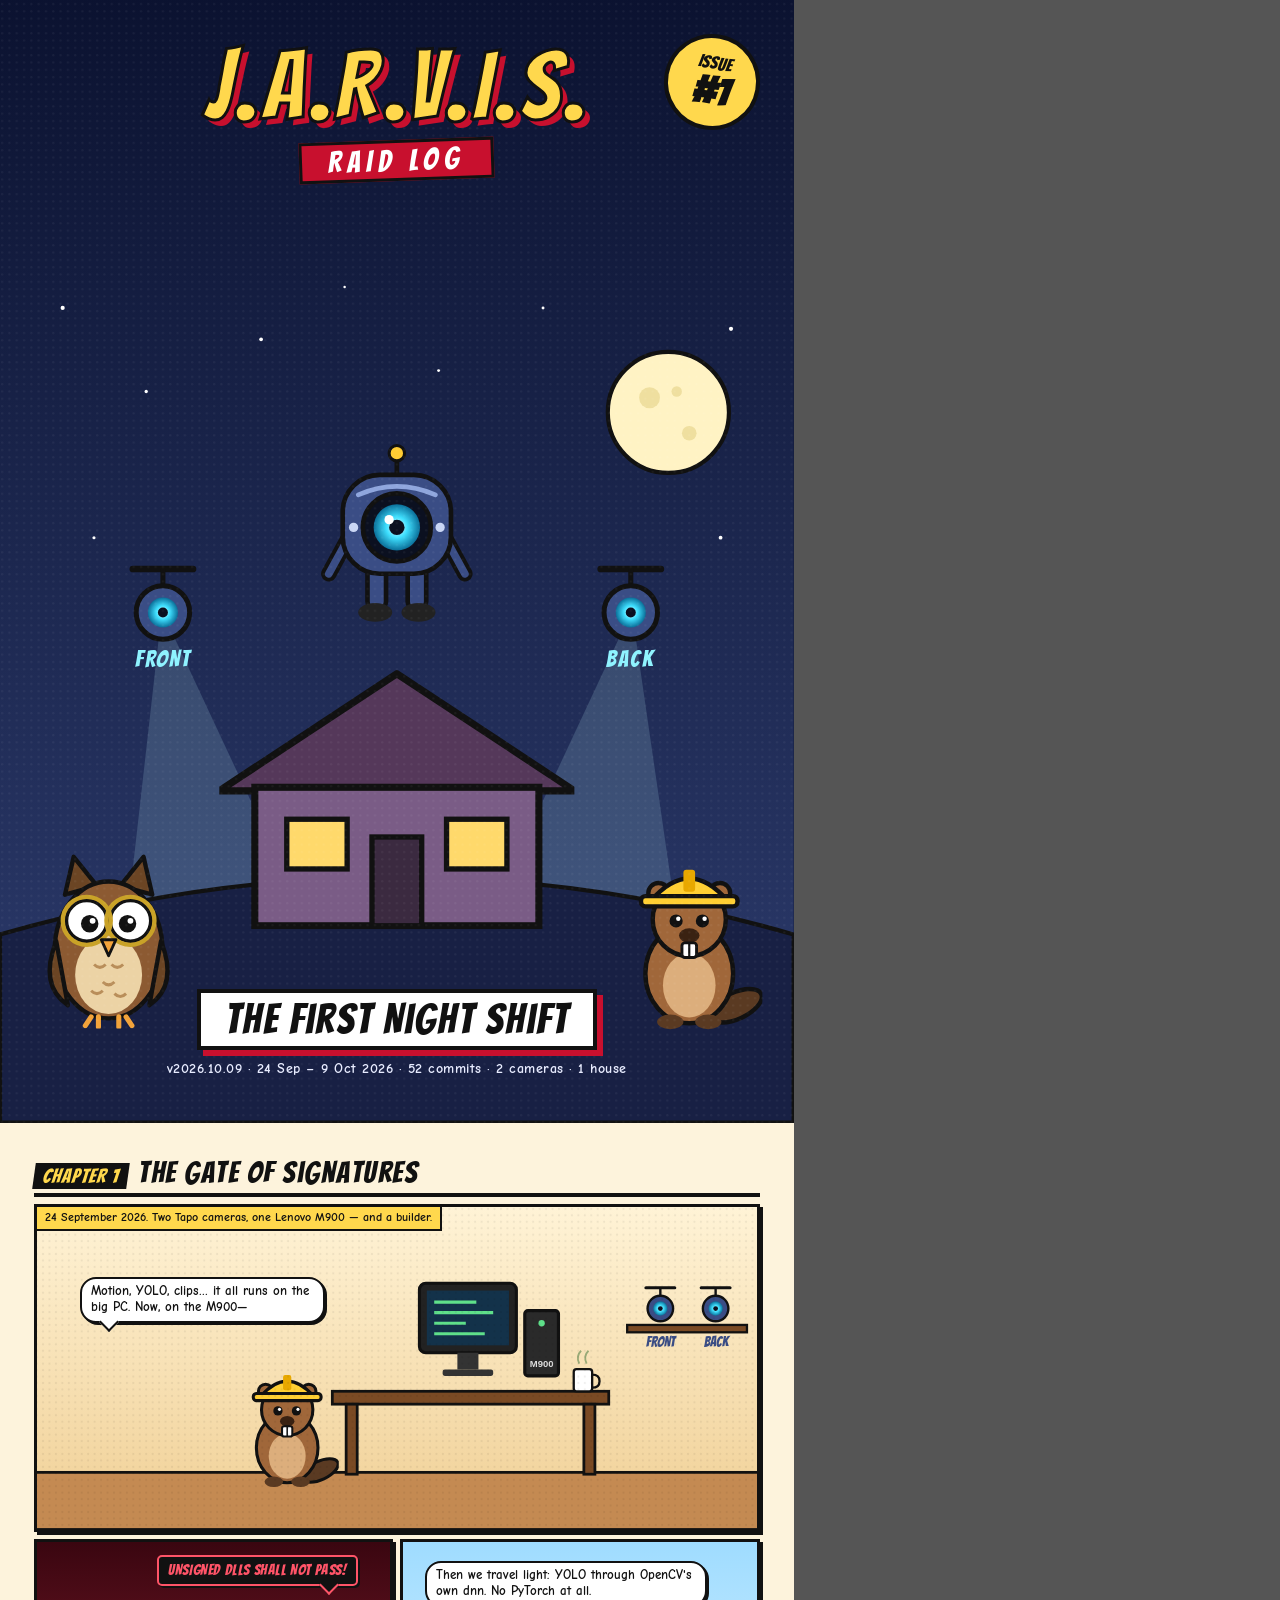
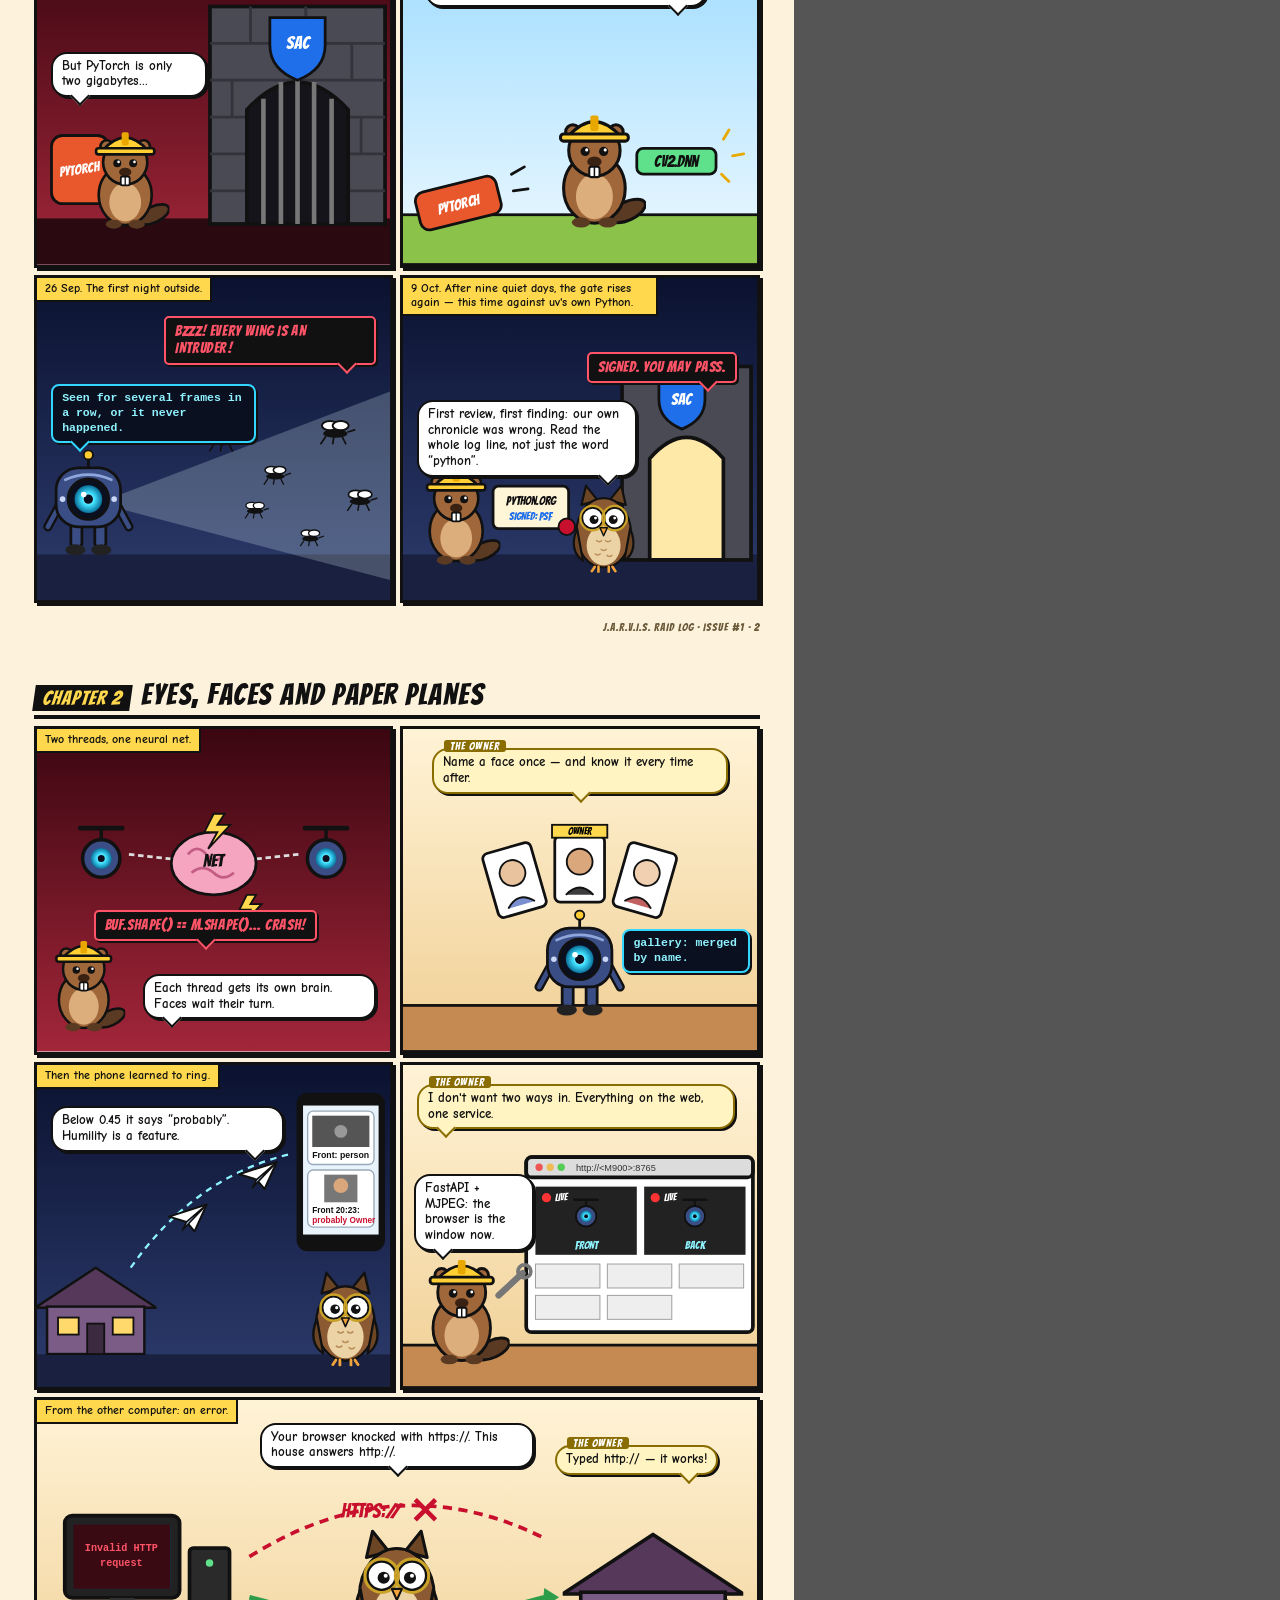
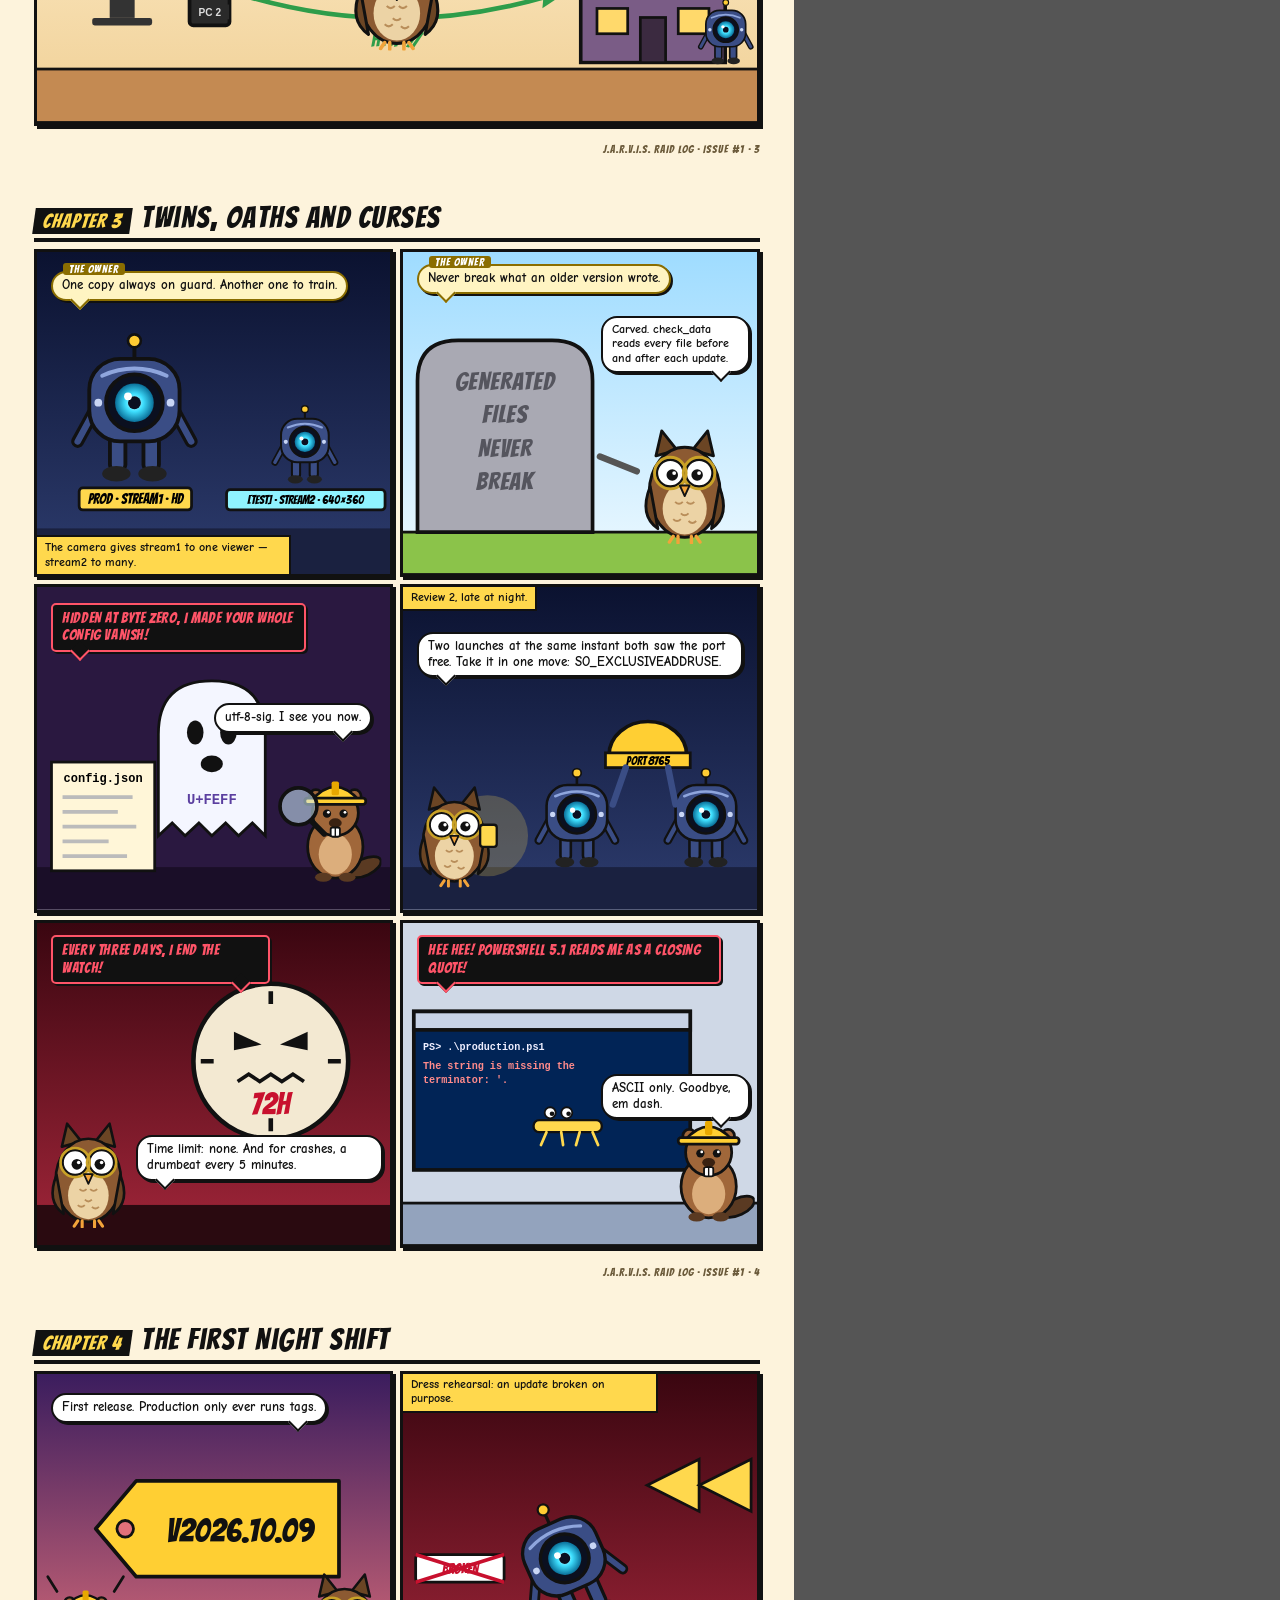
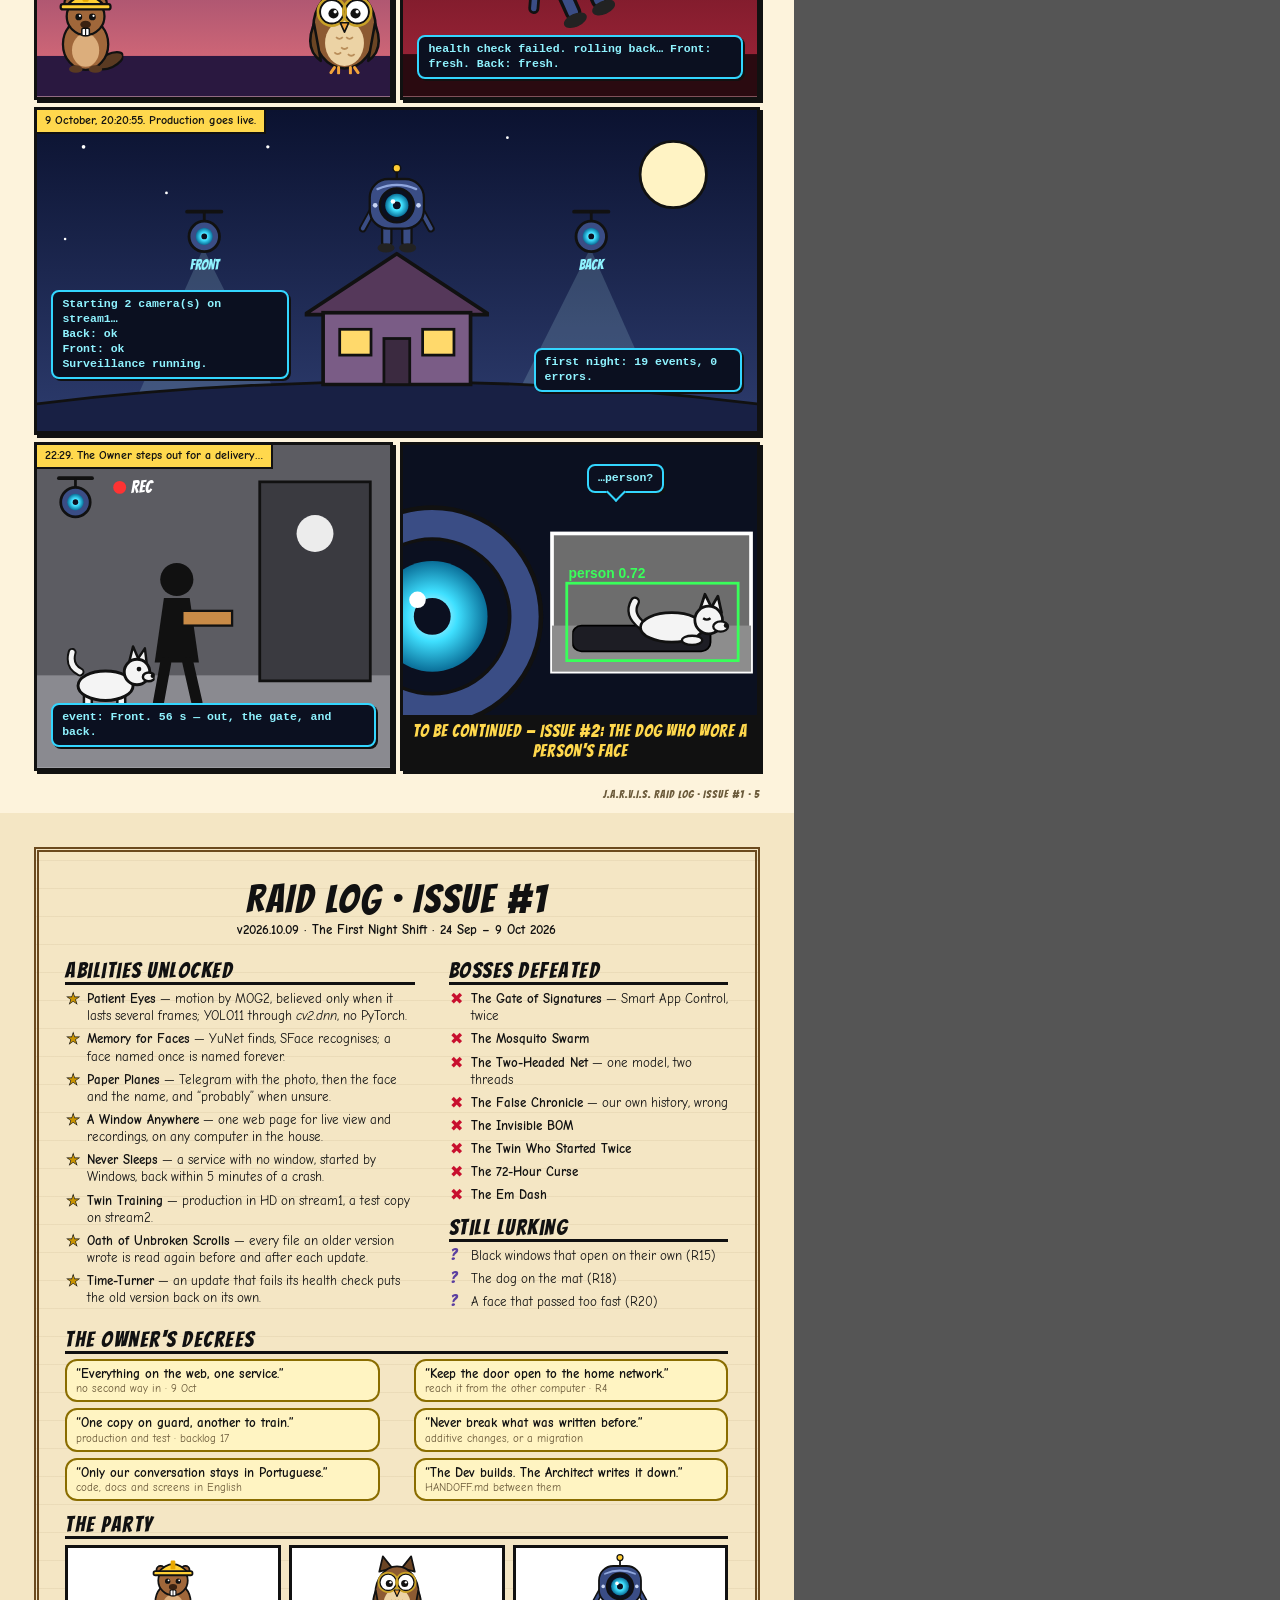
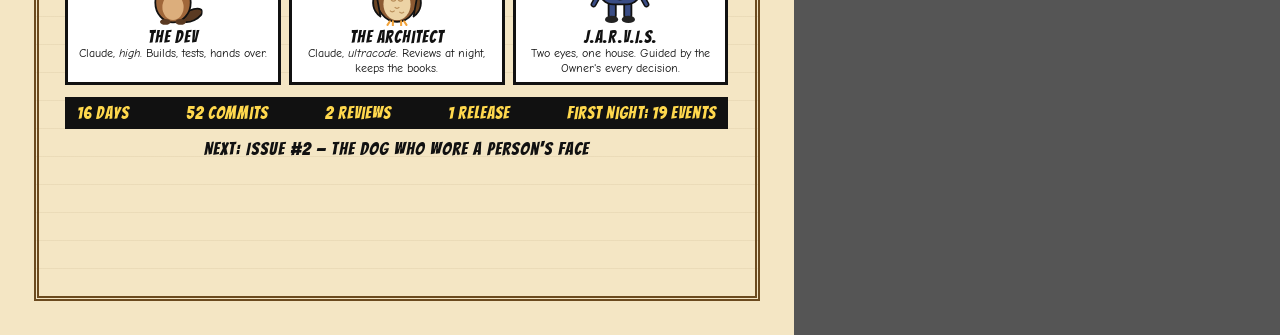
==== docs/raidlog/raidlog.html @ 1dec7152 "docs(raidlog): issue 1 of the release comic, "The First Night Shift" The user wants a comic for ever" ====
<!doctype html>
<html lang="en">
<head>
<meta charset="utf-8">
<meta name="viewport" content="width=device-width, initial-scale=1">
<title>J.A.R.V.I.S. Raid Log</title>
<link rel="preconnect" href="https://fonts.googleapis.com">
<link href="https://fonts.googleapis.com/css2?family=Bangers&family=Comic+Neue:wght@400;700&display=swap" rel="stylesheet">
<style>
:root{--ink:#111;--paper:#fdf3dc;--gold:#ffd84d;--red:#c8102e;--cyan:#33d6ff}
@page{size:A4;margin:0}
*{box-sizing:border-box}
html,body{margin:0;padding:0;background:#555}
body{-webkit-print-color-adjust:exact;print-color-adjust:exact;font-family:'Comic Neue',cursive;color:var(--ink)}
.page{width:210mm;height:297mm;padding:9mm;position:relative;overflow:hidden;background:var(--paper);break-after:page;page-break-after:always}
.chap{display:flex;align-items:baseline;gap:10px;height:40px;margin-bottom:7px;border-bottom:4px solid var(--ink)}
.chap .no{font:20px Bangers,cursive;letter-spacing:1px;background:var(--ink);color:var(--gold);padding:2px 9px;transform:skew(-8deg)}
.chap .t{font:30px Bangers,cursive;letter-spacing:1.5px}
.foot{position:absolute;bottom:3.2mm;right:9mm;font:11px Bangers,cursive;letter-spacing:1px;color:#6b5a3a}
.grid{display:grid;grid-template-columns:1fr 1fr;grid-template-rows:1fr 1fr 1fr;gap:7px;height:calc(297mm - 18mm - 47px - 8px)}
.w{grid-column:span 2}
.p{position:relative;border:3px solid var(--ink);overflow:hidden;background:#fff;box-shadow:3px 3px 0 var(--ink)}
.p>svg{position:absolute;inset:0;width:100%;height:100%}
.b{position:absolute;max-width:60%;background:#fff;border:2.5px solid var(--ink);border-radius:16px;padding:5px 9px;font:700 12.5px/1.25 'Comic Neue',cursive;box-shadow:2px 2px 0 var(--ink);z-index:3}
.b::after{content:"";position:absolute;bottom:-8px;left:20px;width:12px;height:12px;background:inherit;border-right:2.5px solid var(--ink);border-bottom:2.5px solid var(--ink);border-color:inherit;transform:rotate(45deg)}
.b.r::after{left:auto;right:20px}
.b.c::after{left:calc(50% - 6px)}
.b.n::after{display:none}
.owner{background:#fff4c2;border-color:#8a6d00}
.owner::before{content:"THE OWNER";position:absolute;top:-10px;left:10px;background:#8a6d00;color:#fff;font:11px Bangers,cursive;letter-spacing:1px;padding:0 6px;border-radius:3px}
.boss{background:#111;color:#ff5468;border-color:#ff5468;font:15px/1.15 Bangers,cursive;letter-spacing:.6px;border-radius:5px}
.jv{background:#0b1020;color:#8ff3ff;border-color:var(--cyan);font:700 11.5px/1.3 Consolas,'Courier New',monospace;border-radius:8px}
.cap{position:absolute;top:0;left:0;max-width:72%;background:var(--gold);border-right:2.5px solid var(--ink);border-bottom:2.5px solid var(--ink);font:700 11.5px/1.25 'Comic Neue',cursive;padding:4px 8px;z-index:4}
.cap.bot{top:auto;bottom:0;border-bottom:0;border-top:2.5px solid var(--ink)}
.cap.end{max-width:100%;left:0;right:0;background:#111;color:var(--gold);font:17px/1.2 Bangers,cursive;letter-spacing:1px;text-align:center;border:0;padding:6px}
.cover{background:#0d1430;padding:0}
.cover .title{position:absolute;top:10mm;left:0;right:0;text-align:center;z-index:2}
.cover h1{margin:0;font:96px/1 Bangers,cursive;letter-spacing:4px;color:var(--gold);-webkit-text-stroke:3px var(--ink);text-shadow:6px 6px 0 var(--red)}
.cover .ribbon{display:inline-block;margin-top:6px;background:var(--red);color:#fff;font:30px Bangers,cursive;letter-spacing:6px;padding:2px 26px;border:3px solid var(--ink);transform:rotate(-2deg)}
.cover .badge{position:absolute;top:9mm;right:9mm;width:96px;height:96px;border-radius:50%;background:var(--gold);border:4px solid var(--ink);display:flex;flex-direction:column;align-items:center;justify-content:center;font:18px/1 Bangers,cursive;transform:rotate(10deg);z-index:3}
.cover .badge b{font-size:38px}
.cover>svg{position:absolute;left:0;right:0;bottom:0;width:100%;height:100%}
.cover .band{position:absolute;left:0;right:0;bottom:12mm;text-align:center;z-index:2}
.cover .band .name{display:inline-block;background:#fff;border:4px solid var(--ink);box-shadow:6px 6px 0 var(--red);font:42px Bangers,cursive;letter-spacing:2px;padding:4px 24px}
.cover .band .meta{margin-top:10px;color:#e8ecff;font:700 14px 'Comic Neue',cursive;letter-spacing:.5px}
.card{background:#f4e6c4}
.sheet{height:100%;border:5px double #6b4a1e;padding:7mm;background:repeating-linear-gradient(0deg,transparent 0 27px,rgba(107,74,30,.07) 27px 28px)}
.sheet h2{margin:0;font:40px Bangers,cursive;letter-spacing:2px;text-align:center}
.sheet .sub{text-align:center;font:700 13px 'Comic Neue';margin:2px 0 10px}
.sheet h3{font:22px Bangers,cursive;letter-spacing:1.5px;margin:12px 0 5px;border-bottom:3px solid var(--ink)}
.cols{display:grid;grid-template-columns:1.25fr 1fr;gap:9mm}
.sheet ul{list-style:none;margin:0;padding:0}
.sheet li{font:13px/1.32 'Comic Neue',cursive;margin:0 0 6px 22px;position:relative}
.sheet li::before{position:absolute;left:-21px;top:-1px;font:16px Bangers,cursive}
.loot li::before{content:"\2605";color:#c99400;-webkit-text-stroke:.6px #111}
.boss-l li::before{content:"\2716";color:var(--red)}
.lurk li::before{content:"?";color:#5b3fa0}
.sheet li b{font-weight:700}
.party{display:grid;grid-template-columns:repeat(3,1fr);gap:8px;margin-top:6px}
.party div{border:3px solid var(--ink);background:#fff;padding:6px;text-align:center;font:12px/1.25 'Comic Neue'}
.party svg{width:66px;height:72px;display:block;margin:0 auto 2px}
.party b{font:17px Bangers,cursive;letter-spacing:1px;display:block}
.stats{display:flex;justify-content:space-between;margin-top:12px;background:var(--ink);color:var(--gold);font:17px Bangers,cursive;letter-spacing:1px;padding:7px 12px}
.next{margin-top:10px;text-align:center;font:18px Bangers,cursive;letter-spacing:1px}
.decrees{display:grid;grid-template-columns:1fr 1fr;gap:6px 9mm;margin-top:4px}
.decrees div{background:#fff4c2;border:2.5px solid #8a6d00;border-radius:12px;padding:5px 9px;font:700 12.5px/1.3 'Comic Neue',cursive}
.decrees i{display:block;font:400 11px 'Comic Neue',cursive;font-style:normal;color:#6b5a3a}
</style>
</head>
<body>

<svg width="0" height="0" style="position:absolute" aria-hidden="true">
<defs>
<radialGradient id="eg"><stop offset="0" stop-color="#e8fdff"/><stop offset=".45" stop-color="#3fe0ff"/><stop offset="1" stop-color="#0a6f99"/></radialGradient>
<linearGradient id="night" x1="0" y1="0" x2="0" y2="1"><stop offset="0" stop-color="#0b1230"/><stop offset="1" stop-color="#2d3c6e"/></linearGradient>
<linearGradient id="room" x1="0" y1="0" x2="0" y2="1"><stop offset="0" stop-color="#fff3d6"/><stop offset="1" stop-color="#f0cf94"/></linearGradient>
<linearGradient id="red" x1="0" y1="0" x2="0" y2="1"><stop offset="0" stop-color="#3a0610"/><stop offset="1" stop-color="#a3263a"/></linearGradient>
<linearGradient id="sky" x1="0" y1="0" x2="0" y2="1"><stop offset="0" stop-color="#9fdcff"/><stop offset="1" stop-color="#eef9ff"/></linearGradient>
<linearGradient id="dusk" x1="0" y1="0" x2="0" y2="1"><stop offset="0" stop-color="#3b1d5e"/><stop offset="1" stop-color="#e2707a"/></linearGradient>
<pattern id="dots" width="7" height="7" patternUnits="userSpaceOnUse"><circle cx="2" cy="2" r="1.2" fill="#000"/></pattern>
<pattern id="wdots" width="7" height="7" patternUnits="userSpaceOnUse"><circle cx="2" cy="2" r="1.1" fill="#fff"/></pattern>

<symbol id="jarvis" viewBox="0 0 100 120">
<line x1="50" y1="6" x2="50" y2="22" stroke="#111" stroke-width="3"/>
<circle cx="50" cy="6" r="5" fill="#ffcc33" stroke="#111" stroke-width="2"/>
<path d="M18 62 L6 84" stroke="#111" stroke-width="10" stroke-linecap="round"/><path d="M18 62 L6 84" stroke="#3a4d85" stroke-width="5" stroke-linecap="round"/>
<path d="M82 62 L94 84" stroke="#111" stroke-width="10" stroke-linecap="round"/><path d="M82 62 L94 84" stroke="#3a4d85" stroke-width="5" stroke-linecap="round"/>
<rect x="31" y="80" width="12" height="26" rx="4" fill="#3a4d85" stroke="#111" stroke-width="3"/>
<rect x="57" y="80" width="12" height="26" rx="4" fill="#3a4d85" stroke="#111" stroke-width="3"/>
<ellipse cx="36" cy="109" rx="11" ry="6" fill="#222"/><ellipse cx="64" cy="109" rx="11" ry="6" fill="#222"/>
<rect x="15" y="20" width="70" height="64" rx="24" fill="#3a4d85" stroke="#111" stroke-width="3"/>
<path d="M25 33 Q50 22 75 33" stroke="#8fa6dd" stroke-width="3" fill="none" stroke-linecap="round"/>
<circle cx="50" cy="54" r="22" fill="#0b1020" stroke="#111" stroke-width="3"/>
<circle cx="50" cy="54" r="15" fill="url(#eg)"/>
<circle cx="50" cy="54" r="5" fill="#0b1020"/>
<circle cx="45" cy="49" r="3" fill="#fff"/>
<circle cx="22" cy="54" r="3" fill="#c9d6f5"/><circle cx="78" cy="54" r="3" fill="#c9d6f5"/>
</symbol>

<symbol id="drone" viewBox="0 0 60 52">
<line x1="12" y1="6" x2="48" y2="6" stroke="#111" stroke-width="4" stroke-linecap="round"/>
<line x1="30" y1="6" x2="30" y2="16" stroke="#111" stroke-width="3"/>
<circle cx="30" cy="32" r="16" fill="#3a4d85" stroke="#111" stroke-width="3"/>
<circle cx="30" cy="32" r="9" fill="url(#eg)"/><circle cx="30" cy="32" r="3" fill="#0b1020"/>
</symbol>

<symbol id="owl" viewBox="0 0 100 122">
<polygon points="20,30 26,4 42,24" fill="#6b4524" stroke="#111" stroke-width="3" stroke-linejoin="round"/>
<polygon points="80,30 74,4 58,24" fill="#6b4524" stroke="#111" stroke-width="3" stroke-linejoin="round"/>
<ellipse cx="50" cy="68" rx="37" ry="47" fill="#8c5a32" stroke="#111" stroke-width="3"/>
<ellipse cx="50" cy="85" rx="23" ry="27" fill="#ecd3a5"/>
<path d="M40 78 q4 4 8 0 M52 78 q4 4 8 0 M46 90 q4 4 8 0 M38 96 q4 4 8 0 M54 98 q4 4 8 0" stroke="#b98e5a" stroke-width="2" fill="none"/>
<path d="M14 62 Q2 92 22 106 Q18 84 14 62Z" fill="#6b4524" stroke="#111" stroke-width="3" stroke-linejoin="round"/>
<path d="M86 62 Q98 92 78 106 Q82 84 86 62Z" fill="#6b4524" stroke="#111" stroke-width="3" stroke-linejoin="round"/>
<circle cx="35" cy="48" r="14" fill="#fff" stroke="#111" stroke-width="2.5"/>
<circle cx="65" cy="48" r="14" fill="#fff" stroke="#111" stroke-width="2.5"/>
<circle cx="37" cy="50" r="6" fill="#111"/><circle cx="63" cy="50" r="6" fill="#111"/>
<circle cx="39" cy="48" r="2" fill="#fff"/><circle cx="65" cy="48" r="2" fill="#fff"/>
<circle cx="35" cy="48" r="16.5" fill="none" stroke="#c9a227" stroke-width="3"/><circle cx="65" cy="48" r="16.5" fill="none" stroke="#c9a227" stroke-width="3"/>
<polygon points="45,61 55,61 50,72" fill="#f2a33a" stroke="#111" stroke-width="2" stroke-linejoin="round"/>
<path d="M38 114 l-4 6 M43 114 l0 7 M57 114 l0 7 M62 114 l4 6" stroke="#f2a33a" stroke-width="3.5" stroke-linecap="round"/>
</symbol>

<symbol id="beaver" viewBox="0 0 100 122">
<ellipse cx="82" cy="104" rx="19" ry="9" fill="#5a3a22" stroke="#111" stroke-width="3" transform="rotate(-25 82 104)"/>
<ellipse cx="50" cy="82" rx="30" ry="34" fill="#a0673a" stroke="#111" stroke-width="3"/>
<ellipse cx="50" cy="90" rx="18" ry="22" fill="#dcae7c"/>
<circle cx="29" cy="27" r="7" fill="#a0673a" stroke="#111" stroke-width="3"/><circle cx="71" cy="27" r="7" fill="#a0673a" stroke="#111" stroke-width="3"/>
<circle cx="50" cy="45" r="25" fill="#a0673a" stroke="#111" stroke-width="3"/>
<path d="M24 32 Q50 2 76 32 Z" fill="#ffcf33" stroke="#111" stroke-width="3" stroke-linejoin="round"/>
<rect x="17" y="29" width="66" height="7" rx="3" fill="#ffcf33" stroke="#111" stroke-width="3"/>
<rect x="46" y="11" width="8" height="15" rx="2" fill="#e8a800"/>
<circle cx="41" cy="46" r="4.5" fill="#111"/><circle cx="59" cy="46" r="4.5" fill="#111"/>
<circle cx="42.5" cy="44.5" r="1.5" fill="#fff"/><circle cx="60.5" cy="44.5" r="1.5" fill="#fff"/>
<ellipse cx="50" cy="56" rx="7" ry="5" fill="#3a2212"/>
<rect x="45" y="61" width="10" height="10" rx="2" fill="#fff" stroke="#111" stroke-width="2"/><line x1="50" y1="61" x2="50" y2="71" stroke="#111" stroke-width="1.5"/>
<ellipse cx="37" cy="115" rx="9" ry="5" fill="#5a3a22"/><ellipse cx="63" cy="115" rx="9" ry="5" fill="#5a3a22"/>
</symbol>

<symbol id="house" viewBox="0 0 200 150">
<polygon points="0,72 100,6 200,72" fill="#55385a" stroke="#111" stroke-width="4" stroke-linejoin="round"/>
<rect x="20" y="70" width="160" height="78" fill="#7a5c86" stroke="#111" stroke-width="4"/>
<rect x="38" y="88" width="34" height="28" fill="#ffd96b" stroke="#111" stroke-width="3"/>
<rect x="128" y="88" width="34" height="28" fill="#ffd96b" stroke="#111" stroke-width="3"/>
<rect x="86" y="98" width="28" height="50" fill="#3b2a40" stroke="#111" stroke-width="3"/>
</symbol>

<symbol id="pc" viewBox="0 0 140 110">
<rect x="4" y="4" width="92" height="66" rx="6" fill="#222" stroke="#111" stroke-width="3"/>
<rect x="11" y="11" width="78" height="52" fill="#13324a"/>
<path d="M18 22h40M18 32h56M18 42h30M18 52h48" stroke="#5fe08a" stroke-width="3"/>
<rect x="40" y="70" width="20" height="16" fill="#333"/><rect x="26" y="86" width="48" height="6" rx="2" fill="#333"/>
<rect x="104" y="30" width="32" height="62" rx="3" fill="#2a2a2a" stroke="#111" stroke-width="3"/>
<circle cx="120" cy="42" r="3" fill="#5fe08a"/>
<text x="120" y="84" font-size="9" fill="#ddd" text-anchor="middle" font-family="Arial" font-weight="bold">M900</text>
</symbol>

<symbol id="plane" viewBox="0 0 60 44">
<polygon points="2,20 58,2 40,42 28,28" fill="#fff" stroke="#111" stroke-width="3" stroke-linejoin="round"/>
<polygon points="28,28 58,2 22,40" fill="#bfe3ff" stroke="#111" stroke-width="2.5" stroke-linejoin="round"/>
</symbol>

<symbol id="mosq" viewBox="0 0 30 22">
<ellipse cx="11" cy="7" rx="6" ry="3.5" fill="#fff" stroke="#111" stroke-width="1.5"/>
<ellipse cx="19" cy="7" rx="6" ry="3.5" fill="#fff" stroke="#111" stroke-width="1.5"/>
<ellipse cx="15" cy="13" rx="9" ry="3" fill="#111"/>
<path d="M8 15 l-4 6 M14 15 l-1 6 M20 15 l3 6 M24 12 l6 -2" stroke="#111" stroke-width="1.3"/>
</symbol>

<symbol id="dog" viewBox="0 0 172 80">
<rect x="0" y="44" width="150" height="28" rx="10" fill="#1d1d24" stroke="#000" stroke-width="2"/>
<path d="M76 44 q-16 -12 -8 -26" stroke="#111" stroke-width="11" fill="none" stroke-linecap="round"/>
<path d="M76 44 q-16 -12 -8 -26" stroke="#f4f4f4" stroke-width="6" fill="none" stroke-linecap="round"/>
<ellipse cx="108" cy="46" rx="34" ry="16" fill="#f4f4f4" stroke="#111" stroke-width="3"/>
<polygon points="138,28 144,10 152,26" fill="#f4f4f4" stroke="#111" stroke-width="3" stroke-linejoin="round"/>
<polygon points="150,26 158,12 162,30" fill="#f4f4f4" stroke="#111" stroke-width="3" stroke-linejoin="round"/>
<circle cx="148" cy="38" r="15" fill="#f4f4f4" stroke="#111" stroke-width="3"/>
<ellipse cx="161" cy="45" rx="8" ry="5.5" fill="#f4f4f4" stroke="#111" stroke-width="2.5"/>
<circle cx="167" cy="44" r="2.6" fill="#111"/>
<path d="M142 36 q4 3 8 0" stroke="#111" stroke-width="2.5" fill="none"/>
<ellipse cx="130" cy="60" rx="11" ry="5" fill="#f4f4f4" stroke="#111" stroke-width="2.5"/>
</symbol>

<symbol id="husky" viewBox="0 0 90 80">
<path d="M14 30 q-12 -6 -8 -20" stroke="#111" stroke-width="9" fill="none" stroke-linecap="round"/>
<path d="M14 30 q-12 -6 -8 -20" stroke="#f4f4f4" stroke-width="5" fill="none" stroke-linecap="round"/>
<rect x="18" y="52" width="8" height="24" fill="#f4f4f4" stroke="#111" stroke-width="2.5"/><rect x="52" y="52" width="8" height="24" fill="#f4f4f4" stroke="#111" stroke-width="2.5"/>
<ellipse cx="40" cy="44" rx="28" ry="15" fill="#f4f4f4" stroke="#111" stroke-width="3"/>
<polygon points="64,20 68,4 74,18" fill="#f4f4f4" stroke="#111" stroke-width="2.5" stroke-linejoin="round"/>
<polygon points="72,18 80,6 82,22" fill="#f4f4f4" stroke="#111" stroke-width="2.5" stroke-linejoin="round"/>
<circle cx="72" cy="30" r="13" fill="#f4f4f4" stroke="#111" stroke-width="3"/>
<ellipse cx="84" cy="35" rx="6" ry="4.5" fill="#f4f4f4" stroke="#111" stroke-width="2.5"/>
<circle cx="88" cy="34" r="2.2" fill="#111"/><circle cx="74" cy="27" r="2.4" fill="#111"/>
</symbol>
</defs>
</svg>

<!-- PAGE 1 -->
<section class="page cover">
<svg viewBox="0 0 760 1080" preserveAspectRatio="xMidYMax slice">
<rect width="760" height="1080" fill="url(#night)"/>
<g fill="#fff"><circle cx="60" cy="300" r="2"/><circle cx="140" cy="380" r="1.6"/><circle cx="700" cy="320" r="2"/><circle cx="520" cy="300" r="1.4"/><circle cx="250" cy="330" r="1.8"/><circle cx="90" cy="520" r="1.5"/><circle cx="690" cy="520" r="1.8"/><circle cx="420" cy="360" r="1.4"/><circle cx="330" cy="280" r="1.2"/><circle cx="600" cy="420" r="1.5"/></g>
<circle cx="640" cy="400" r="58" fill="#fff3c4" stroke="#111" stroke-width="4"/>
<circle cx="622" cy="386" r="10" fill="#efdf9f"/><circle cx="660" cy="420" r="7" fill="#efdf9f"/><circle cx="648" cy="380" r="5" fill="#efdf9f"/>
<polygon points="155,590 120,900 300,900" fill="#bff6ff" opacity=".16"/>
<polygon points="605,590 460,900 650,900" fill="#bff6ff" opacity=".16"/>
<path d="M0 900 Q380 790 760 900 V1080 H0Z" fill="#182044" stroke="#111" stroke-width="4"/>
<use href="#house" x="210" y="640" width="340" height="255"/>
<use href="#jarvis" x="306" y="430" width="148" height="178"/>
<use href="#drone" x="108" y="540" width="96" height="84"/>
<use href="#drone" x="556" y="540" width="96" height="84"/>
<text x="156" y="644" text-anchor="middle" font-family="Bangers" font-size="22" fill="#8ff3ff" letter-spacing="2">FRONT</text>
<text x="604" y="644" text-anchor="middle" font-family="Bangers" font-size="22" fill="#8ff3ff" letter-spacing="2">BACK</text>
<use href="#owl" x="34" y="820" width="140" height="170"/>
<use href="#beaver" x="590" y="822" width="140" height="172"/>
<rect width="760" height="1080" fill="url(#wdots)" opacity=".05"/>
</svg>
<div class="title"><h1>J.A.R.V.I.S.</h1><div class="ribbon">RAID LOG</div></div>
<div class="badge"><span>ISSUE</span><b>#1</b></div>
<div class="band"><div class="name">The First Night Shift</div><div class="meta">v2026.10.09 &middot; 24 Sep &ndash; 9 Oct 2026 &middot; 52 commits &middot; 2 cameras &middot; 1 house</div></div>
</section>

<!-- PAGE 2 -->
<section class="page">
<div class="chap"><span class="no">CHAPTER 1</span><span class="t">The Gate of Signatures</span></div>
<div class="grid">
<div class="p w">
<svg viewBox="0 0 800 350" preserveAspectRatio="xMidYMid slice">
<rect width="800" height="350" fill="url(#room)"/>
<rect y="288" width="800" height="62" fill="#c48a52" stroke="#111" stroke-width="3"/>
<rect x="330" y="200" width="300" height="14" fill="#7a4a24" stroke="#111" stroke-width="3"/>
<rect x="345" y="214" width="12" height="76" fill="#7a4a24" stroke="#111" stroke-width="3"/><rect x="603" y="214" width="12" height="76" fill="#7a4a24" stroke="#111" stroke-width="3"/>
<use href="#pc" x="420" y="78" width="160" height="126"/>
<rect x="592" y="176" width="20" height="24" rx="3" fill="#fff" stroke="#111" stroke-width="2.5"/><path d="M612 182 q8 0 8 7 q0 7 -8 7" fill="none" stroke="#111" stroke-width="2.5"/><path d="M598 170 q-4 -8 2 -14 M606 170 q-4 -8 2 -14" stroke="#9a7" stroke-width="2" fill="none"/>
<use href="#beaver" x="225" y="170" width="112" height="136"/>
<rect x="650" y="128" width="130" height="8" fill="#7a4a24" stroke="#111" stroke-width="2.5"/>
<use href="#drone" x="660" y="82" width="52" height="46"/><use href="#drone" x="720" y="82" width="52" height="46"/>
<text x="686" y="152" text-anchor="middle" font-family="Bangers" font-size="15" fill="#3a4d85">FRONT</text><text x="746" y="152" text-anchor="middle" font-family="Bangers" font-size="15" fill="#3a4d85">BACK</text>
<rect width="800" height="350" fill="url(#dots)" opacity=".06"/>
</svg>
<div class="cap">24 September 2026. Two Tapo cameras, one Lenovo M900 &mdash; and a builder.</div>
<div class="b" style="left:6%;top:22%;max-width:34%">Motion, YOLO, clips&hellip; it all runs on the big PC. Now, on the M900&mdash;</div>
</div>

<div class="p">
<svg viewBox="0 0 400 350" preserveAspectRatio="xMidYMid slice">
<rect width="400" height="350" fill="url(#red)"/>
<rect y="300" width="400" height="50" fill="#2a0a10"/>
<rect x="196" y="70" width="190" height="236" fill="#4a4a55" stroke="#111" stroke-width="4"/>
<path d="M196 110h190M196 150h190M196 190h190M196 230h190M196 270h190M240 70v40M300 70v40M350 110v40M220 150v40M280 150v40M360 190v40" stroke="#33333c" stroke-width="3"/>
<path d="M236 306 V182 Q291 122 346 182 V306Z" fill="#14141a" stroke="#111" stroke-width="4"/>
<path d="M254 306V170M273 306V152M291 306V146M309 306V152M328 306V170" stroke="#777" stroke-width="5"/>
<path d="M261 82 h60 v30 q0 26 -30 38 q-30 -12 -30 -38z" fill="#1f6feb" stroke="#111" stroke-width="3"/>
<text x="291" y="116" text-anchor="middle" font-family="Bangers" font-size="20" fill="#fff">SAC</text>
<rect x="24" y="210" width="62" height="74" rx="12" fill="#e8582c" stroke="#111" stroke-width="3"/>
<text x="55" y="252" text-anchor="middle" font-family="Bangers" font-size="15" fill="#fff" transform="rotate(-8 55 252)">PyTorch</text>
<use href="#beaver" x="56" y="196" width="96" height="117"/>
</svg>
<div class="b boss r" style="left:34%;top:4%;max-width:62%">UNSIGNED DLLs SHALL NOT PASS!</div>
<div class="b" style="left:4%;top:34%;max-width:44%">But PyTorch is only two gigabytes&hellip;</div>
</div>

<div class="p">
<svg viewBox="0 0 400 350" preserveAspectRatio="xMidYMid slice">
<rect width="400" height="350" fill="url(#sky)"/>
<rect y="296" width="400" height="54" fill="#8bc34a" stroke="#111" stroke-width="3"/>
<g transform="rotate(-14 70 286)"><rect x="24" y="262" width="90" height="42" rx="10" fill="#e8582c" stroke="#111" stroke-width="3"/><text x="69" y="290" text-anchor="middle" font-family="Bangers" font-size="16" fill="#fff">PyTorch</text></g>
<path d="M126 252 l14 -8 M128 270 l16 -2" stroke="#111" stroke-width="3" stroke-linecap="round"/>
<use href="#beaver" x="160" y="176" width="112" height="136"/>
<rect x="262" y="224" width="86" height="28" rx="7" fill="#5fe08a" stroke="#111" stroke-width="3"/>
<text x="305" y="244" text-anchor="middle" font-family="Bangers" font-size="17" fill="#111">cv2.dnn</text>
<path d="M356 214 l6 -10 M366 232 l12 -2 M354 252 l8 8" stroke="#e8a800" stroke-width="3" stroke-linecap="round"/>
</svg>
<div class="b r" style="left:6%;top:6%;max-width:80%">Then we travel light: YOLO through OpenCV's own <b>dnn</b>. No PyTorch at all.</div>
</div>

<div class="p">
<svg viewBox="0 0 400 350" preserveAspectRatio="xMidYMid slice">
<rect width="400" height="350" fill="url(#night)"/>
<rect y="300" width="400" height="50" fill="#1a2140"/>
<polygon points="96,236 400,120 400,330 96,250" fill="#e8fdff" opacity=".22"/>
<use href="#jarvis" x="14" y="186" width="100" height="120"/>
<use href="#mosq" x="190" y="160" width="40" height="30"/><use href="#mosq" x="250" y="200" width="34" height="26"/><use href="#mosq" x="310" y="150" width="44" height="32"/><use href="#mosq" x="230" y="240" width="30" height="22"/><use href="#mosq" x="340" y="226" width="38" height="28"/><use href="#mosq" x="290" y="270" width="30" height="22"/>
</svg>
<div class="cap">26 Sep. The first night outside.</div>
<div class="b boss r" style="left:36%;top:12%;max-width:60%">BZZZ! EVERY WING IS AN INTRUDER!</div>
<div class="b jv" style="left:4%;top:33%;max-width:58%">Seen for several frames in a row, or it never happened.</div>
</div>

<div class="p">
<svg viewBox="0 0 400 350" preserveAspectRatio="xMidYMid slice">
<rect width="400" height="350" fill="url(#night)"/>
<rect y="300" width="400" height="50" fill="#1a2140"/>
<rect x="246" y="96" width="140" height="210" fill="#4a4a55" stroke="#111" stroke-width="4"/>
<path d="M276 306 V196 Q316 150 356 196 V306Z" fill="#ffe9a8" stroke="#111" stroke-width="4"/>
<path d="M286 108 h50 v24 q0 22 -25 32 q-25 -10 -25 -32z" fill="#1f6feb" stroke="#111" stroke-width="3"/>
<text x="311" y="138" text-anchor="middle" font-family="Bangers" font-size="17" fill="#fff">SAC</text>
<use href="#beaver" x="18" y="196" width="96" height="117"/>
<rect x="106" y="226" width="82" height="46" rx="6" fill="#fff6d8" stroke="#111" stroke-width="3"/>
<text x="147" y="246" text-anchor="middle" font-family="Bangers" font-size="13" fill="#111">python.org</text>
<text x="147" y="263" text-anchor="middle" font-family="Bangers" font-size="12" fill="#1f6feb">SIGNED: PSF</text>
<circle cx="186" cy="270" r="9" fill="#c8102e" stroke="#111" stroke-width="2"/>
<use href="#owl" x="186" y="222" width="80" height="98"/>
</svg>
<div class="cap">9 Oct. After nine quiet days, the gate rises again &mdash; this time against uv's own Python.</div>
<div class="b boss r" style="left:52%;top:23%;max-width:46%">SIGNED. YOU MAY PASS.</div>
<div class="b r" style="left:4%;top:38%;max-width:62%">First review, first finding: our own chronicle was wrong. Read the whole log line, not just the word &ldquo;python&rdquo;.</div>
</div>
</div>
<div class="foot">J.A.R.V.I.S. RAID LOG &middot; ISSUE #1 &middot; 2</div>
</section>

<!-- PAGE 3 -->
<section class="page">
<div class="chap"><span class="no">CHAPTER 2</span><span class="t">Eyes, Faces and Paper Planes</span></div>
<div class="grid">
<div class="p">
<svg viewBox="0 0 400 350" preserveAspectRatio="xMidYMid slice">
<rect width="400" height="350" fill="url(#red)"/>
<path d="M108 136 L162 142 M292 136 L238 142" stroke="#ddd" stroke-width="3" stroke-dasharray="6 4"/>
<use href="#drone" x="40" y="100" width="76" height="66"/><use href="#drone" x="284" y="100" width="76" height="66"/>
<ellipse cx="200" cy="146" rx="46" ry="34" fill="#f6a5c0" stroke="#111" stroke-width="3"/>
<path d="M172 136 q10 -12 20 0 q10 12 20 0 M176 156 q12 -10 24 0 q10 10 22 0" stroke="#c45d84" stroke-width="3" fill="none"/>
<text x="200" y="150" text-anchor="middle" font-family="Bangers" font-size="20" fill="#111">NET</text>
<polygon points="200,92 190,112 204,112 194,130 218,104 204,104 212,92" fill="#ffd84d" stroke="#111" stroke-width="2"/>
<polygon points="236,180 228,196 240,196 232,212 252,190 240,190 246,180" fill="#ffd84d" stroke="#111" stroke-width="2"/>
<use href="#beaver" x="14" y="220" width="90" height="110"/>
</svg>
<div class="cap">Two threads, one neural net.</div>
<div class="b boss c" style="left:16%;top:56%;max-width:70%">buf.shape() == m.shape()&hellip; CRASH!</div>
<div class="b" style="left:30%;top:76%;max-width:66%">Each thread gets its own brain. Faces wait their turn.</div>
</div>

<div class="p">
<svg viewBox="0 0 400 350" preserveAspectRatio="xMidYMid slice">
<rect width="400" height="350" fill="url(#room)"/>
<rect y="300" width="400" height="50" fill="#c48a52" stroke="#111" stroke-width="3"/>
<g transform="rotate(-16 130 170)"><rect x="104" y="128" width="54" height="72" rx="6" fill="#fff" stroke="#111" stroke-width="3"/><circle cx="131" cy="156" r="14" fill="#e8c39e" stroke="#111" stroke-width="2"/><path d="M116 192 q15 -16 30 0" fill="#7a8fd0" stroke="#111" stroke-width="2"/></g>
<g><rect x="173" y="116" width="54" height="72" rx="6" fill="#fff" stroke="#111" stroke-width="3"/><circle cx="200" cy="144" r="14" fill="#d9a77b" stroke="#111" stroke-width="2"/><path d="M185 180 q15 -16 30 0" fill="#3c3c3c" stroke="#111" stroke-width="2"/><rect x="170" y="104" width="60" height="14" fill="#ffd84d" stroke="#111" stroke-width="2"/><text x="200" y="115" text-anchor="middle" font-family="Bangers" font-size="11">OWNER</text></g>
<g transform="rotate(16 270 170)"><rect x="242" y="128" width="54" height="72" rx="6" fill="#fff" stroke="#111" stroke-width="3"/><circle cx="269" cy="156" r="14" fill="#f0d0b0" stroke="#111" stroke-width="2"/><path d="M254 192 q15 -16 30 0" fill="#c06060" stroke="#111" stroke-width="2"/></g>
<use href="#jarvis" x="150" y="196" width="100" height="120"/>
</svg>
<div class="b owner c" style="left:8%;top:6%;max-width:84%">Name a face once &mdash; and know it every time after.</div>
<div class="b jv n" style="left:62%;top:62%;max-width:36%">gallery: merged by name.</div>
</div>

<div class="p">
<svg viewBox="0 0 400 350" preserveAspectRatio="xMidYMid slice">
<rect width="400" height="350" fill="url(#night)"/>
<rect y="314" width="400" height="36" fill="#1a2140"/>
<use href="#house" x="6" y="216" width="132" height="99"/>
<path d="M110 220 Q180 120 286 96" fill="none" stroke="#8ff3ff" stroke-width="2.5" stroke-dasharray="7 6"/>
<use href="#plane" x="150" y="150" width="44" height="32"/><use href="#plane" x="226" y="104" width="44" height="32"/>
<rect x="290" y="30" width="96" height="172" rx="12" fill="#111"/>
<rect x="297" y="44" width="82" height="140" fill="#e9f3fb"/>
<rect x="302" y="50" width="72" height="58" rx="6" fill="#fff" stroke="#9ab" stroke-width="1.5"/>
<rect x="307" y="55" width="62" height="34" fill="#555"/><circle cx="338" cy="72" r="7" fill="#999"/>
<text x="307" y="101" font-family="Arial" font-weight="bold" font-size="9.5" fill="#111">Front: person</text>
<rect x="302" y="114" width="72" height="62" rx="6" fill="#fff" stroke="#9ab" stroke-width="1.5"/>
<rect x="320" y="119" width="36" height="30" fill="#777"/><circle cx="338" cy="131" r="8" fill="#d9a77b"/>
<text x="307" y="161" font-family="Arial" font-weight="bold" font-size="9" fill="#111">Front 20:23:</text>
<text x="307" y="172" font-family="Arial" font-weight="bold" font-size="9" fill="#c8102e">probably Owner</text>
<use href="#owl" x="300" y="222" width="86" height="105"/>
</svg>
<div class="cap">Then the phone learned to ring.</div>
<div class="b r" style="left:4%;top:13%;max-width:66%">Below 0.45 it says &ldquo;probably&rdquo;. Humility is a feature.</div>
</div>

<div class="p">
<svg viewBox="0 0 400 350" preserveAspectRatio="xMidYMid slice">
<rect width="400" height="350" fill="url(#room)"/>
<rect y="304" width="400" height="46" fill="#c48a52" stroke="#111" stroke-width="3"/>
<rect x="142" y="100" width="246" height="190" rx="6" fill="#fff" stroke="#111" stroke-width="4"/>
<rect x="142" y="100" width="246" height="22" rx="6" fill="#dcdcdc" stroke="#111" stroke-width="4"/>
<circle cx="156" cy="111" r="4" fill="#e55"/><circle cx="168" cy="111" r="4" fill="#eb5"/><circle cx="180" cy="111" r="4" fill="#5c5"/>
<text x="196" y="115" font-family="Arial" font-size="10" fill="#333">http://&lt;M900&gt;:8765</text>
<rect x="152" y="132" width="110" height="74" fill="#222"/><rect x="270" y="132" width="110" height="74" fill="#222"/>
<use href="#drone" x="186" y="142" width="42" height="36"/><use href="#drone" x="304" y="142" width="42" height="36"/>
<circle cx="164" cy="144" r="5" fill="#f33"/><text x="173" y="148" font-family="Bangers" font-size="11" fill="#fff">LIVE</text>
<circle cx="282" cy="144" r="5" fill="#f33"/><text x="291" y="148" font-family="Bangers" font-size="11" fill="#fff">LIVE</text>
<text x="207" y="200" text-anchor="middle" font-family="Bangers" font-size="12" fill="#8ff3ff">FRONT</text><text x="325" y="200" text-anchor="middle" font-family="Bangers" font-size="12" fill="#8ff3ff">BACK</text>
<rect x="152" y="216" width="70" height="26" fill="#eee" stroke="#999"/><rect x="230" y="216" width="70" height="26" fill="#eee" stroke="#999"/><rect x="308" y="216" width="70" height="26" fill="#eee" stroke="#999"/>
<rect x="152" y="250" width="70" height="26" fill="#eee" stroke="#999"/><rect x="230" y="250" width="70" height="26" fill="#eee" stroke="#999"/>
<use href="#beaver" x="20" y="200" width="104" height="127"/>
<path d="M112 250 l26 -24" stroke="#777" stroke-width="7" stroke-linecap="round"/><circle cx="140" cy="224" r="7" fill="none" stroke="#777" stroke-width="4"/>
</svg>
<div class="b owner" style="left:4%;top:6%;max-width:90%">I don't want two ways in. Everything on the web, one service.</div>
<div class="b" style="left:3%;top:34%;max-width:34%">FastAPI + MJPEG: the browser is the window now.</div>
</div>

<div class="p w">
<svg viewBox="0 0 800 350" preserveAspectRatio="xMidYMid slice">
<rect width="800" height="350" fill="url(#room)"/>
<rect y="292" width="800" height="58" fill="#c48a52" stroke="#111" stroke-width="3"/>
<use href="#pc" x="34" y="120" width="190" height="149"/>
<rect x="49" y="135" width="105" height="70" fill="#3a0a12"/><rect x="178" y="222" width="40" height="16" fill="#2a2a2a"/><text x="197" y="234" text-anchor="middle" font-family="Arial" font-weight="bold" font-size="11" fill="#ddd">PC 2</text>
<text x="101" y="164" text-anchor="middle" font-family="Consolas,monospace" font-weight="bold" font-size="11" fill="#ff5468">Invalid HTTP</text>
<text x="101" y="180" text-anchor="middle" font-family="Consolas,monospace" font-weight="bold" font-size="11" fill="#ff5468">request</text>
<path d="M240 170 Q400 70 560 150" fill="none" stroke="#c8102e" stroke-width="4" stroke-dasharray="10 7"/>
<text x="372" y="128" text-anchor="middle" font-family="Bangers" font-size="22" fill="#c8102e">https://</text>
<path d="M420 108 l22 22 M442 108 l-22 22" stroke="#c8102e" stroke-width="5"/>
<path d="M240 214 Q400 260 560 214" fill="none" stroke="#2e9d4a" stroke-width="5"/>
<polygon points="560,204 576,214 558,226" fill="#2e9d4a"/>
<text x="400" y="268" text-anchor="middle" font-family="Bangers" font-size="22" fill="#2e9d4a">http://</text>
<use href="#owl" x="345" y="138" width="110" height="134"/>
<use href="#house" x="580" y="140" width="196" height="147"/>
<use href="#jarvis" x="726" y="216" width="62" height="74"/>
</svg>
<div class="cap">From the other computer: an error.</div>
<div class="b c" style="left:31%;top:7%;max-width:38%">Your browser knocked with <b>https://</b>. This house answers <b>http://</b>.</div>
<div class="b owner r" style="left:72%;top:14%;max-width:26%">Typed http:// &mdash; it works!</div>
</div>
</div>
<div class="foot">J.A.R.V.I.S. RAID LOG &middot; ISSUE #1 &middot; 3</div>
</section>

<!-- PAGE 4 -->
<section class="page">
<div class="chap"><span class="no">CHAPTER 3</span><span class="t">Twins, Oaths and Curses</span></div>
<div class="grid">
<div class="p">
<svg viewBox="0 0 400 350" preserveAspectRatio="xMidYMid slice">
<rect width="400" height="350" fill="url(#night)"/>
<rect y="300" width="400" height="50" fill="#1a2140"/>
<use href="#jarvis" x="44" y="88" width="140" height="168"/>
<use href="#jarvis" x="262" y="166" width="74" height="89"/>
<rect x="54" y="256" width="122" height="24" rx="4" fill="#ffd84d" stroke="#111" stroke-width="3"/>
<text x="115" y="274" text-anchor="middle" font-family="Bangers" font-size="15">PROD &middot; stream1 &middot; HD</text>
<rect x="214" y="258" width="172" height="22" rx="4" fill="#8ff3ff" stroke="#111" stroke-width="3"/>
<text x="300" y="274" text-anchor="middle" font-family="Bangers" font-size="13">[TEST] &middot; stream2 &middot; 640&times;360</text>
</svg>
<div class="b owner" style="left:4%;top:6%;max-width:90%">One copy always on guard. Another one to train.</div>
<div class="cap bot">The camera gives stream1 to one viewer &mdash; stream2 to many.</div>
</div>

<div class="p">
<svg viewBox="0 0 400 350" preserveAspectRatio="xMidYMid slice">
<rect width="400" height="350" fill="url(#sky)"/>
<rect y="304" width="400" height="46" fill="#8bc34a" stroke="#111" stroke-width="3"/>
<path d="M24 304 V140 Q24 96 68 96 H170 Q214 96 214 140 V304Z" fill="#a9a9b3" stroke="#111" stroke-width="4"/>
<g font-family="Bangers" font-size="27" text-anchor="middle" fill="#55555e" letter-spacing="1" transform="translate(-36 0)">
<text x="155" y="150">GENERATED</text><text x="155" y="186">FILES</text><text x="155" y="222">NEVER</text><text x="155" y="258">BREAK</text></g>
<use href="#owl" x="262" y="190" width="104" height="127"/>
<path d="M262 238 l-40 -16" stroke="#555" stroke-width="7" stroke-linecap="round"/>
</svg>
<div class="b owner" style="left:4%;top:4%;max-width:92%">Never break what an older version wrote.</div>
<div class="b r" style="left:56%;top:20%;max-width:42%;font-size:11.5px">Carved. <b>check_data</b> reads every file before and after each update.</div>
</div>

<div class="p">
<svg viewBox="0 0 400 350" preserveAspectRatio="xMidYMid slice">
<rect width="400" height="350" fill="#2a1840"/>
<rect y="304" width="400" height="46" fill="#1a0e28"/>
<rect x="24" y="190" width="112" height="118" fill="#fff6d8" stroke="#111" stroke-width="3"/>
<text x="80" y="212" text-anchor="middle" font-family="Consolas,monospace" font-weight="bold" font-size="13">config.json</text>
<path d="M36 228h76M36 244h60M36 260h80M36 276h50M36 292h70" stroke="#bbb" stroke-width="4"/>
<path d="M140 270 V160 q0 -58 58 -58 q58 0 58 58 V270 l-14 -14 l-15 14 l-14 -14 l-15 14 l-14 -14 l-15 14 l-14 -14z" fill="#f4f6ff" stroke="#111" stroke-width="3"/>
<ellipse cx="180" cy="158" rx="9" ry="13" fill="#111"/><ellipse cx="216" cy="158" rx="9" ry="13" fill="#111"/>
<ellipse cx="198" cy="192" rx="12" ry="9" fill="#111"/>
<text x="198" y="236" text-anchor="middle" font-family="Consolas,monospace" font-weight="bold" font-size="15" fill="#5b3fa0">U+FEFF</text>
<use href="#beaver" x="282" y="200" width="100" height="122"/>
<circle cx="292" cy="238" r="20" fill="#cfefff" fill-opacity=".55" stroke="#111" stroke-width="4"/><path d="M306 254 l14 14" stroke="#111" stroke-width="6" stroke-linecap="round"/>
</svg>
<div class="b boss" style="left:4%;top:5%;max-width:72%">HIDDEN AT BYTE ZERO, I MADE YOUR WHOLE CONFIG VANISH!</div>
<div class="b r" style="left:50%;top:36%;max-width:48%"><b>utf-8-sig</b>. I see you now.</div>
</div>

<div class="p">
<svg viewBox="0 0 400 350" preserveAspectRatio="xMidYMid slice">
<rect width="400" height="350" fill="url(#night)"/>
<rect y="304" width="400" height="46" fill="#1a2140"/>
<circle cx="100" cy="270" r="44" fill="#ffd84d" opacity=".22"/>
<use href="#owl" x="18" y="214" width="92" height="112"/>
<rect x="92" y="258" width="18" height="24" rx="3" fill="#ffd84d" stroke="#111" stroke-width="2.5"/>
<use href="#jarvis" x="150" y="196" width="94" height="113"/>
<use href="#jarvis" x="290" y="196" width="94" height="113"/>
<path d="M232 182 a42 36 0 0 1 84 0z" fill="#ffcf33" stroke="#111" stroke-width="4"/>
<rect x="228" y="180" width="92" height="16" fill="#ffcf33" stroke="#111" stroke-width="3"/>
<text x="274" y="193" text-anchor="middle" font-family="Bangers" font-size="13">PORT 8765</text>
<path d="M236 236 L250 196 M304 236 L296 196" stroke="#3a4d85" stroke-width="7" stroke-linecap="round"/>
</svg>
<div class="cap">Review 2, late at night.</div>
<div class="b" style="left:4%;top:14%;max-width:92%">Two launches at the same instant both saw the port free. Take it in one move: <b>SO_EXCLUSIVEADDRUSE</b>.</div>
</div>

<div class="p">
<svg viewBox="0 0 400 350" preserveAspectRatio="xMidYMid slice">
<rect width="400" height="350" fill="url(#red)"/>
<rect y="306" width="400" height="44" fill="#2a0a10"/>
<path d="M236 222 l20 36 M290 220 l-6 40" stroke="#111" stroke-width="8" stroke-linecap="round"/>
<circle cx="262" cy="150" r="84" fill="#f3e9d2" stroke="#111" stroke-width="5"/>
<path d="M262 74v14M262 212v14M186 150h14M324 150h14" stroke="#111" stroke-width="5"/>
<polygon points="222,118 252,132 222,138" fill="#111"/><polygon points="302,118 272,132 302,138" fill="#111"/>
<path d="M226 172 l12 -8 l12 8 l12 -8 l12 8 l12 -8 l12 8" fill="none" stroke="#111" stroke-width="4"/>
<text x="262" y="208" text-anchor="middle" font-family="Bangers" font-size="34" fill="#c8102e">72h</text>
<use href="#owl" x="16" y="214" width="96" height="117"/>
</svg>
<div class="b boss r" style="left:4%;top:4%;max-width:62%">EVERY THREE DAYS, I END THE WATCH!</div>
<div class="b" style="left:28%;top:66%;max-width:70%">Time limit: none. And for crashes, a drumbeat every 5 minutes.</div>
</div>

<div class="p">
<svg viewBox="0 0 400 350" preserveAspectRatio="xMidYMid slice">
<rect width="400" height="350" fill="#cfd8e6"/>
<rect y="304" width="400" height="46" fill="#93a3bd" stroke="#111" stroke-width="3"/>
<rect x="20" y="96" width="300" height="172" fill="#012456" stroke="#111" stroke-width="4"/>
<rect x="20" y="96" width="300" height="20" fill="#c8d3e6" stroke="#111" stroke-width="4"/>
<g font-family="Consolas,monospace" font-weight="bold" font-size="11" fill="#eef">
<text x="30" y="138">PS&gt; .\production.ps1</text>
<text x="30" y="158" fill="#ff8b8b">The string is missing the</text>
<text x="30" y="174" fill="#ff8b8b">terminator: '.</text></g>
<rect x="150" y="214" width="74" height="13" rx="6" fill="#ffd84d" stroke="#111" stroke-width="2.5"/>
<circle cx="168" cy="206" r="6" fill="#fff" stroke="#111" stroke-width="2"/><circle cx="186" cy="206" r="6" fill="#fff" stroke="#111" stroke-width="2"/>
<circle cx="170" cy="207" r="2.5" fill="#111"/><circle cx="188" cy="207" r="2.5" fill="#111"/>
<path d="M164 227 l-6 14 M180 227 l2 14 M200 227 l-4 14 M214 227 l6 14" stroke="#ffd84d" stroke-width="3" stroke-linecap="round"/>
<use href="#beaver" x="290" y="204" width="100" height="122"/>
</svg>
<div class="b boss" style="left:4%;top:4%;max-width:86%">HEE HEE! POWERSHELL 5.1 READS ME AS A CLOSING QUOTE!</div>
<div class="b r" style="left:56%;top:47%;max-width:42%">ASCII only. Goodbye, em dash.</div>
</div>
</div>
<div class="foot">J.A.R.V.I.S. RAID LOG &middot; ISSUE #1 &middot; 4</div>
</section>

<!-- PAGE 5 -->
<section class="page">
<div class="chap"><span class="no">CHAPTER 4</span><span class="t">The First Night Shift</span></div>
<div class="grid">
<div class="p">
<svg viewBox="0 0 400 350" preserveAspectRatio="xMidYMid slice">
<rect width="400" height="350" fill="url(#dusk)"/>
<rect y="306" width="400" height="44" fill="#2a1840"/>
<path d="M116 116 h220 v104 h-220 l-44 -52z" fill="#ffcf33" stroke="#111" stroke-width="4" stroke-linejoin="round"/>
<circle cx="104" cy="168" r="9" fill="#e2707a" stroke="#111" stroke-width="3"/>
<text x="228" y="182" text-anchor="middle" font-family="Bangers" font-size="36" fill="#111">v2026.10.09</text>
<use href="#owl" x="296" y="214" width="92" height="112"/>
<use href="#beaver" x="20" y="226" width="82" height="100"/>
<path d="M30 236 l-10 -16 M92 236 l10 -16" stroke="#111" stroke-width="3" stroke-linecap="round"/>
</svg>
<div class="b r" style="left:4%;top:6%;max-width:92%">First release. Production only ever runs tags.</div>
</div>

<div class="p">
<svg viewBox="0 0 400 350" preserveAspectRatio="xMidYMid slice">
<rect width="400" height="350" fill="url(#red)"/>
<rect y="304" width="400" height="46" fill="#2a0a10"/>
<text x="330" y="140" text-anchor="middle" font-family="Bangers" font-size="74" fill="#ffd84d" stroke="#111" stroke-width="3">&#9664;&#9664;</text>
<g transform="rotate(-24 190 214)"><use href="#jarvis" x="130" y="134" width="120" height="144"/></g>
<rect x="22" y="196" width="96" height="30" rx="4" fill="#fff" stroke="#111" stroke-width="3"/>
<text x="70" y="217" text-anchor="middle" font-family="Bangers" font-size="15" fill="#c8102e">BROKEN</text>
<path d="M22 196 l96 30 M118 196 l-96 30" stroke="#c8102e" stroke-width="4"/>
</svg>
<div class="cap">Dress rehearsal: an update broken on purpose.</div>
<div class="b jv n" style="left:4%;top:81%;max-width:92%">health check failed. rolling back&hellip; Front: fresh. Back: fresh.</div>
</div>

<div class="p w">
<svg viewBox="0 0 800 350" preserveAspectRatio="xMidYMid slice">
<rect width="800" height="350" fill="url(#night)"/>
<g fill="#fff"><circle cx="60" cy="40" r="2"/><circle cx="150" cy="90" r="1.5"/><circle cx="720" cy="60" r="2"/><circle cx="520" cy="30" r="1.5"/><circle cx="260" cy="40" r="1.8"/><circle cx="610" cy="110" r="1.4"/><circle cx="40" cy="140" r="1.4"/></g>
<circle cx="700" cy="70" r="36" fill="#fff3c4" stroke="#111" stroke-width="3"/>
<polygon points="190,150 110,330 280,330" fill="#bff6ff" opacity=".16"/>
<polygon points="610,150 520,330 690,330" fill="#bff6ff" opacity=".16"/>
<path d="M0 320 Q400 270 800 320 V350 H0Z" fill="#182044" stroke="#111" stroke-width="3"/>
<use href="#house" x="300" y="150" width="200" height="150"/>
<use href="#jarvis" x="358" y="58" width="84" height="101"/>
<use href="#drone" x="160" y="104" width="62" height="54"/><use href="#drone" x="580" y="104" width="62" height="54"/>
<text x="191" y="174" text-anchor="middle" font-family="Bangers" font-size="15" fill="#8ff3ff">FRONT</text><text x="611" y="174" text-anchor="middle" font-family="Bangers" font-size="15" fill="#8ff3ff">BACK</text>
</svg>
<div class="cap">9 October, 20:20:55. Production goes live.</div>
<div class="b jv n" style="left:2%;top:56%;max-width:33%">Starting 2 camera(s) on stream1&hellip;<br>Back: ok<br>Front: ok<br>Surveillance running.</div>
<div class="b jv n" style="left:69%;top:74%;max-width:29%">first night: 19 events, 0 errors.</div>
</div>

<div class="p">
<svg viewBox="0 0 400 350" preserveAspectRatio="xMidYMid slice">
<rect width="400" height="350" fill="#5c5c62"/>
<rect y="250" width="400" height="100" fill="#8a8a90"/>
<rect x="250" y="40" width="120" height="216" fill="#3a3a40" stroke="#111" stroke-width="3"/>
<circle cx="310" cy="96" r="20" fill="#fff" opacity=".9"/>
<circle cx="160" cy="146" r="18" fill="#111"/>
<path d="M146 166 h28 l10 70 h-48z" fill="#111"/>
<path d="M148 236 l-8 44 M172 236 l10 44" stroke="#111" stroke-width="12" stroke-linecap="round"/>
<rect x="166" y="180" width="54" height="16" fill="#c98b47" stroke="#111" stroke-width="2.5"/>
<use href="#husky" x="40" y="214" width="96" height="86"/>
<use href="#drone" x="20" y="30" width="60" height="52"/>
<circle cx="98" cy="46" r="7" fill="#f33"/><text x="110" y="52" font-family="Bangers" font-size="18" fill="#fff">REC</text>
</svg>
<div class="cap">22:29. The Owner steps out for a delivery&hellip;</div>
<div class="b jv n" style="left:4%;top:80%;max-width:92%">event: Front. 56 s &mdash; out, the gate, and back.</div>
</div>

<div class="p">
<svg viewBox="0 0 400 350" preserveAspectRatio="xMidYMid slice">
<rect width="400" height="350" fill="#0b1020"/>
<circle cx="40" cy="186" r="118" fill="#3a4d85" stroke="#111" stroke-width="5"/>
<circle cx="40" cy="186" r="84" fill="#0b1020" stroke="#111" stroke-width="4"/>
<circle cx="40" cy="186" r="60" fill="url(#eg)"/>
<circle cx="40" cy="186" r="20" fill="#0b1020"/>
<circle cx="24" cy="168" r="9" fill="#fff"/>
<rect x="170" y="96" width="216" height="150" fill="#6d6d6d" stroke="#fff" stroke-width="4"/>
<rect x="170" y="196" width="216" height="50" fill="#8d8d8d"/>
<use href="#dog" x="192" y="152" width="172" height="80"/>
<rect x="186" y="150" width="186" height="84" fill="none" stroke="#39ff5a" stroke-width="3"/>
<text x="188" y="144" font-family="Arial" font-weight="bold" font-size="15" fill="#39ff5a">person 0.72</text>
</svg>
<div class="b jv" style="left:52%;top:6%;max-width:44%">&hellip;person?</div>
<div class="cap end bot">TO BE CONTINUED &mdash; ISSUE #2: THE DOG WHO WORE A PERSON'S FACE</div>
</div>
</div>
<div class="foot">J.A.R.V.I.S. RAID LOG &middot; ISSUE #1 &middot; 5</div>
</section>

<!-- PAGE 6 -->
<section class="page card">
<div class="sheet">
<h2>RAID LOG &middot; ISSUE #1</h2>
<div class="sub">v2026.10.09 &middot; The First Night Shift &middot; 24 Sep &ndash; 9 Oct 2026</div>
<div class="cols">
<div>
<h3>Abilities unlocked</h3>
<ul class="loot">
<li><b>Patient Eyes</b> &mdash; motion by MOG2, believed only when it lasts several frames; YOLO11 through <i>cv2.dnn</i>, no PyTorch.</li>
<li><b>Memory for Faces</b> &mdash; YuNet finds, SFace recognises; a face named once is named forever.</li>
<li><b>Paper Planes</b> &mdash; Telegram with the photo, then the face and the name, and &ldquo;probably&rdquo; when unsure.</li>
<li><b>A Window Anywhere</b> &mdash; one web page for live view and recordings, on any computer in the house.</li>
<li><b>Never Sleeps</b> &mdash; a service with no window, started by Windows, back within 5 minutes of a crash.</li>
<li><b>Twin Training</b> &mdash; production in HD on stream1, a test copy on stream2.</li>
<li><b>Oath of Unbroken Scrolls</b> &mdash; every file an older version wrote is read again before and after each update.</li>
<li><b>Time-Turner</b> &mdash; an update that fails its health check puts the old version back on its own.</li>
</ul>
</div>
<div>
<h3>Bosses defeated</h3>
<ul class="boss-l">
<li><b>The Gate of Signatures</b> &mdash; Smart App Control, twice</li>
<li><b>The Mosquito Swarm</b></li>
<li><b>The Two-Headed Net</b> &mdash; one model, two threads</li>
<li><b>The False Chronicle</b> &mdash; our own history, wrong</li>
<li><b>The Invisible BOM</b></li>
<li><b>The Twin Who Started Twice</b></li>
<li><b>The 72-Hour Curse</b></li>
<li><b>The Em Dash</b></li>
</ul>
<h3>Still lurking</h3>
<ul class="lurk">
<li>Black windows that open on their own (R15)</li>
<li>The dog on the mat (R18)</li>
<li>A face that passed too fast (R20)</li>
</ul>
</div>
</div>
<h3>The Owner's decrees</h3>
<div class="decrees">
<div>&ldquo;Everything on the web, one service.&rdquo;<i>no second way in &middot; 9 Oct</i></div>
<div>&ldquo;Keep the door open to the home network.&rdquo;<i>reach it from the other computer &middot; R4</i></div>
<div>&ldquo;One copy on guard, another to train.&rdquo;<i>production and test &middot; backlog 17</i></div>
<div>&ldquo;Never break what was written before.&rdquo;<i>additive changes, or a migration</i></div>
<div>&ldquo;Only our conversation stays in Portuguese.&rdquo;<i>code, docs and screens in English</i></div>
<div>&ldquo;The Dev builds. The Architect writes it down.&rdquo;<i>HANDOFF.md between them</i></div>
</div>
<h3>The party</h3>
<div class="party">
<div><svg viewBox="0 0 100 122"><use href="#beaver"/></svg><b>The Dev</b>Claude, <i>high</i>. Builds, tests, hands over.</div>
<div><svg viewBox="0 0 100 122"><use href="#owl"/></svg><b>The Architect</b>Claude, <i>ultracode</i>. Reviews at night, keeps the books.</div>
<div><svg viewBox="0 0 100 120"><use href="#jarvis"/></svg><b>J.A.R.V.I.S.</b>Two eyes, one house. Guided by the Owner's every decision.</div>
</div>
<div class="stats"><span>16 days</span><span>52 commits</span><span>2 reviews</span><span>1 release</span><span>first night: 19 events</span></div>
<div class="next">Next: Issue #2 &mdash; The Dog Who Wore a Person's Face</div>
</div>
</section>

<script>
const only = new URLSearchParams(location.search).get("p");
if (only) document.querySelectorAll(".page").forEach((page, i) => { if (i + 1 !== Number(only)) page.style.display = "none"; });
</script>
</body>
</html>
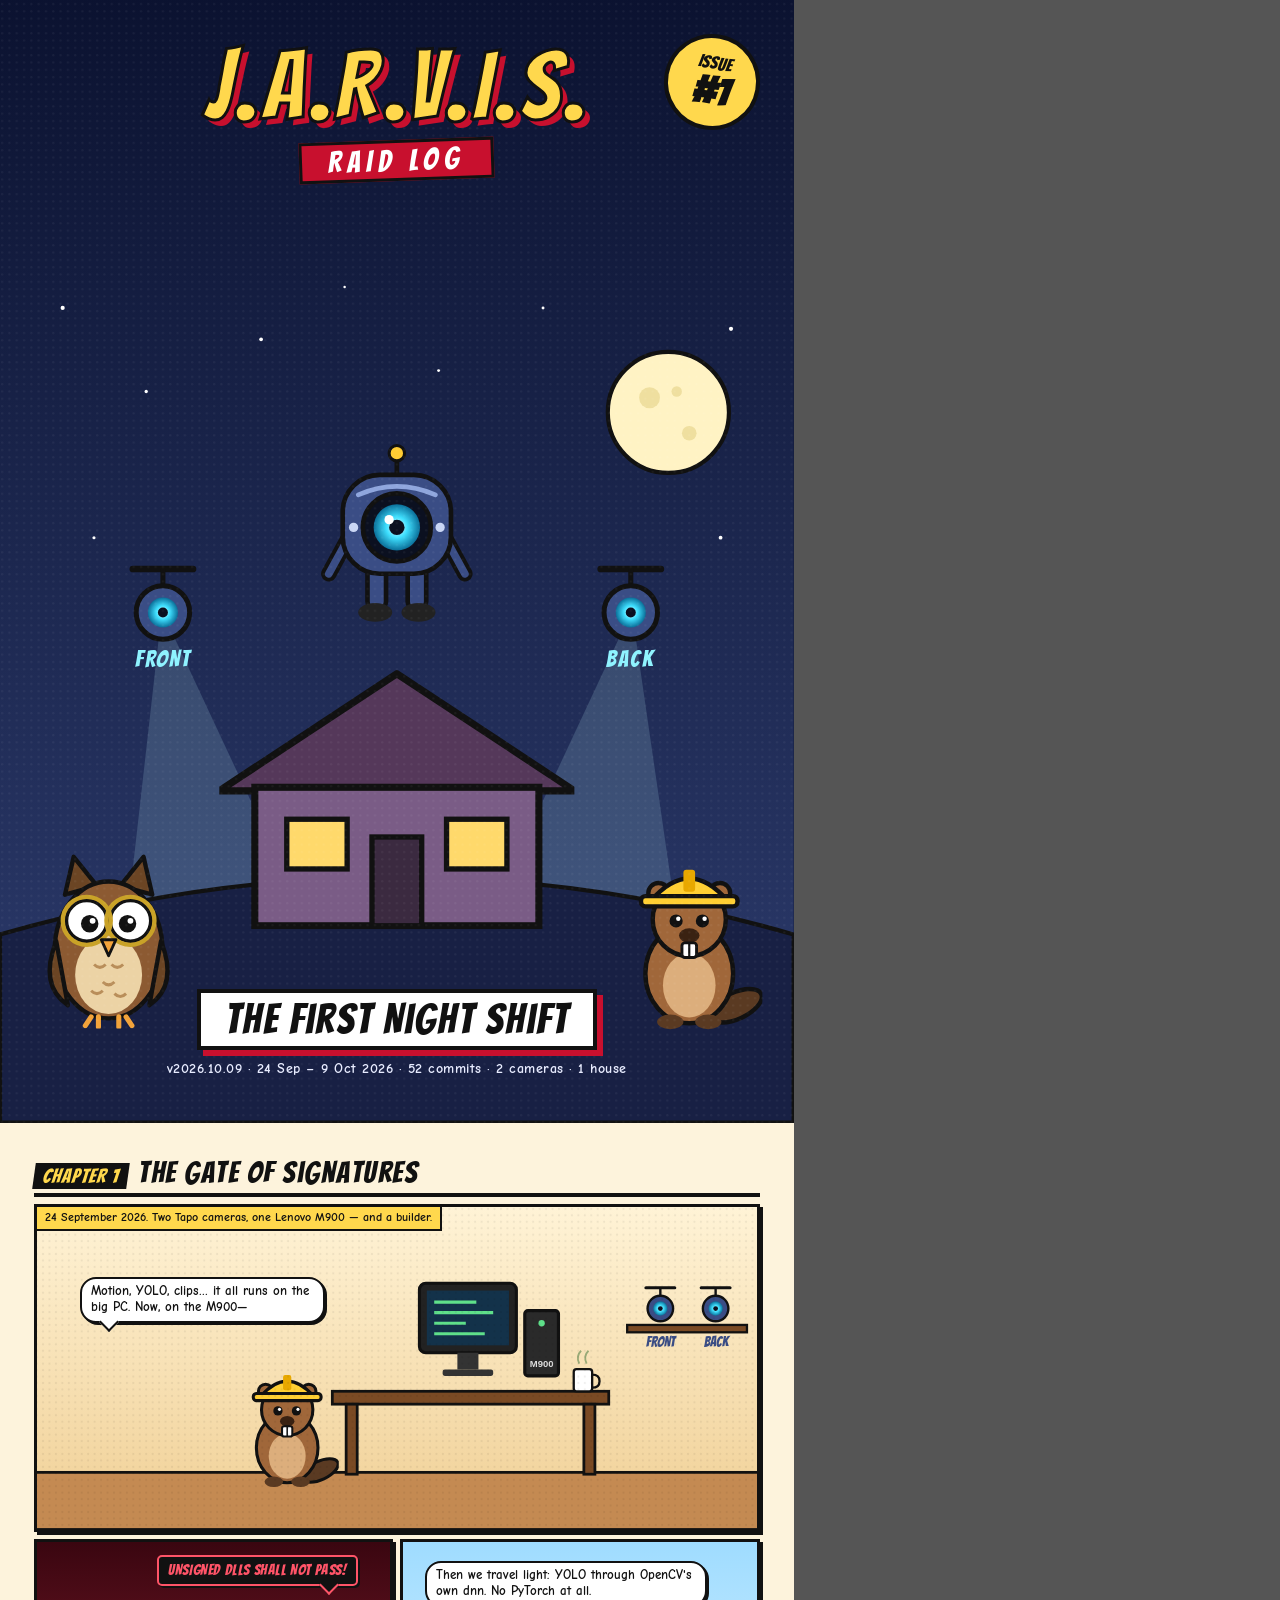
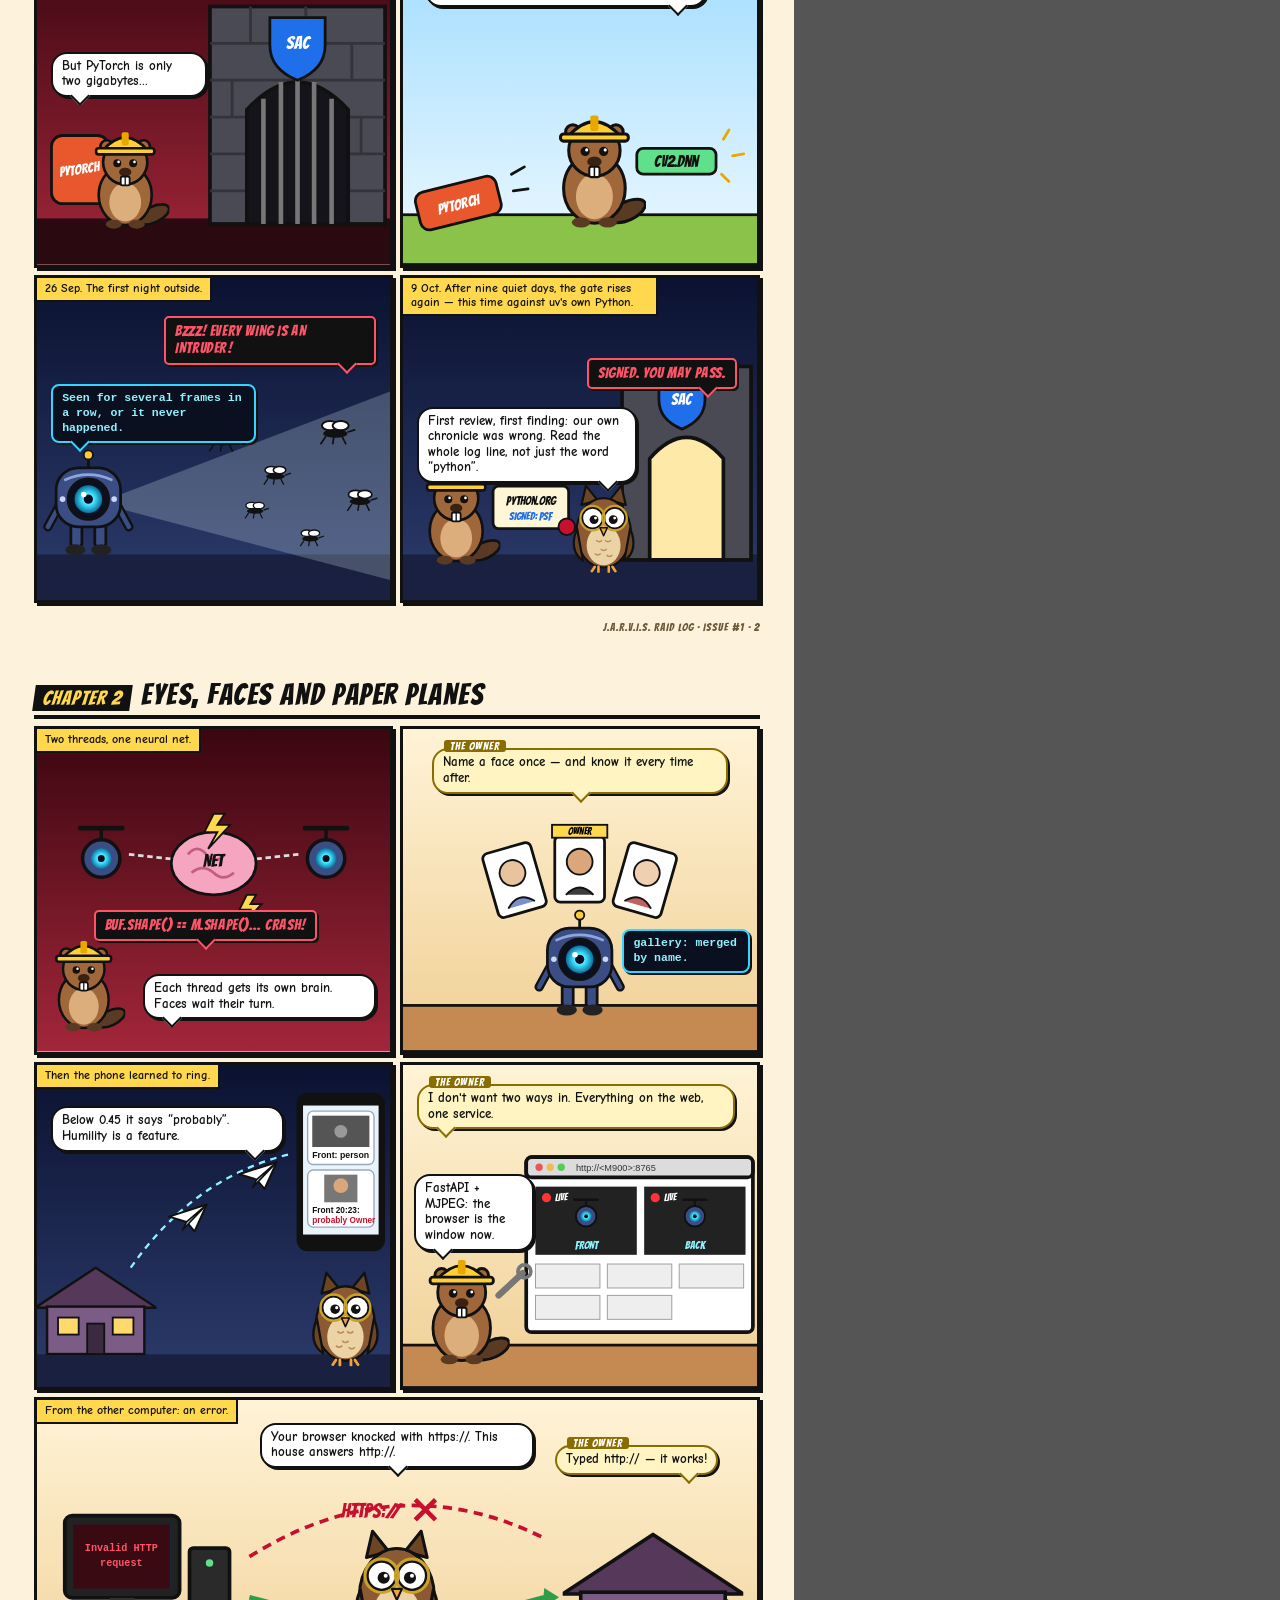
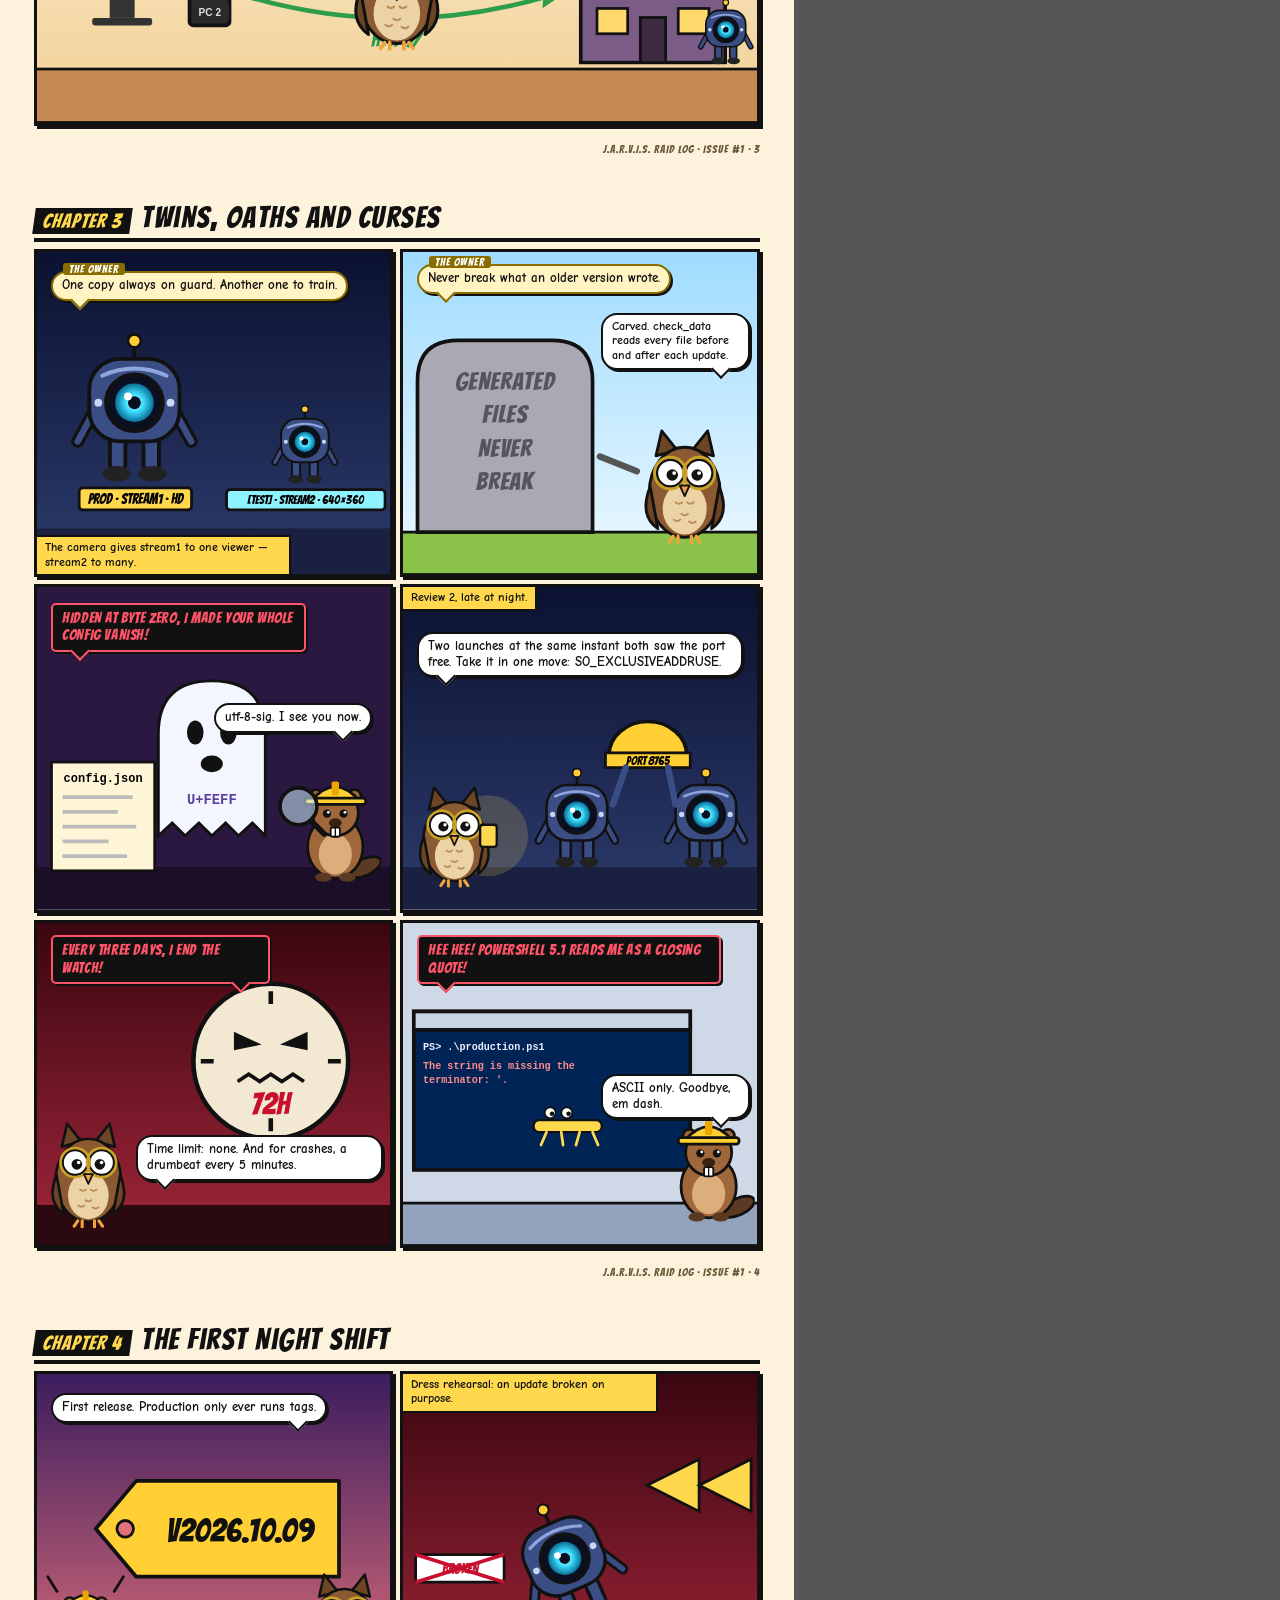
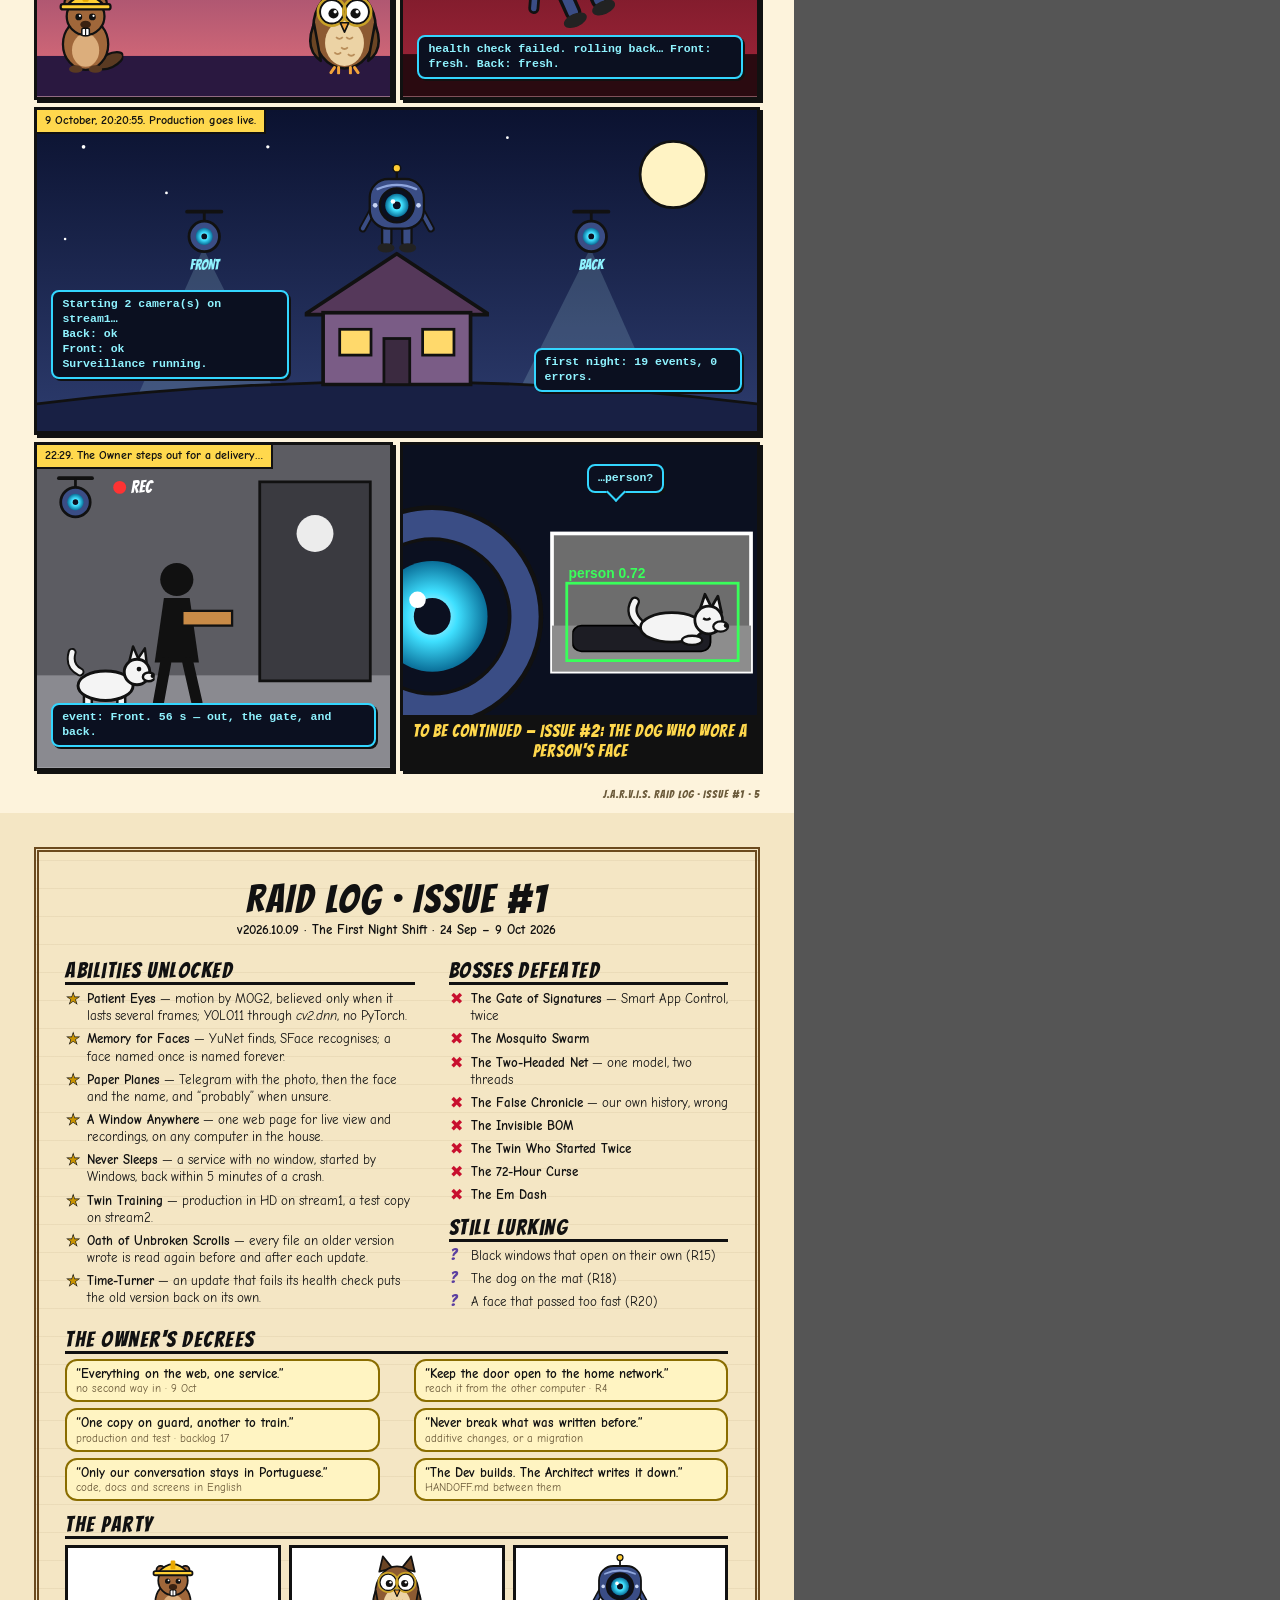
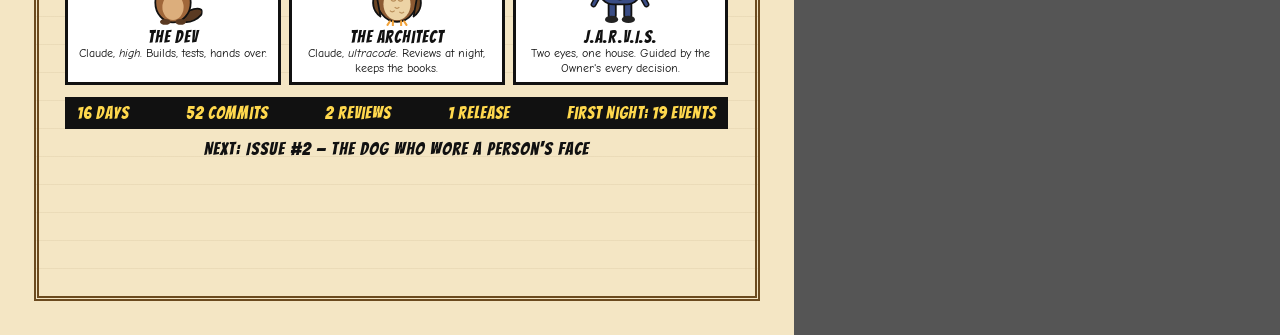
==== commit 7a34c516: "docs(raidlog): the comic in English and Portuguese The user decided that the raid log comic is the o" ====
--- a/docs/raidlog/raidlog.html
+++ b/docs/raidlog/raidlog.html
@@ -4,10 +4,15 @@
 <meta charset="utf-8">
 <meta name="viewport" content="width=device-width, initial-scale=1">
 <title>J.A.R.V.I.S. Raid Log</title>
+<script>
+const query = new URLSearchParams(location.search);
+document.documentElement.lang = query.get("lang") === "pt" ? "pt" : "en";
+</script>
 <link rel="preconnect" href="https://fonts.googleapis.com">
 <link href="https://fonts.googleapis.com/css2?family=Bangers&family=Comic+Neue:wght@400;700&display=swap" rel="stylesheet">
 <style>
 :root{--ink:#111;--paper:#fdf3dc;--gold:#ffd84d;--red:#c8102e;--cyan:#33d6ff}
+html[lang="en"] body [lang="pt"],html[lang="pt"] body [lang="en"]{display:none!important}
 @page{size:A4;margin:0}
 *{box-sizing:border-box}
 html,body{margin:0;padding:0;background:#555}
@@ -22,14 +27,18 @@
 .p{position:relative;border:3px solid var(--ink);overflow:hidden;background:#fff;box-shadow:3px 3px 0 var(--ink)}
 .p>svg{position:absolute;inset:0;width:100%;height:100%}
 .b{position:absolute;max-width:60%;background:#fff;border:2.5px solid var(--ink);border-radius:16px;padding:5px 9px;font:700 12.5px/1.25 'Comic Neue',cursive;box-shadow:2px 2px 0 var(--ink);z-index:3}
+html[lang="pt"] .b{font-size:12px}
 .b::after{content:"";position:absolute;bottom:-8px;left:20px;width:12px;height:12px;background:inherit;border-right:2.5px solid var(--ink);border-bottom:2.5px solid var(--ink);border-color:inherit;transform:rotate(45deg)}
 .b.r::after{left:auto;right:20px}
 .b.c::after{left:calc(50% - 6px)}
 .b.n::after{display:none}
 .owner{background:#fff4c2;border-color:#8a6d00}
 .owner::before{content:"THE OWNER";position:absolute;top:-10px;left:10px;background:#8a6d00;color:#fff;font:11px Bangers,cursive;letter-spacing:1px;padding:0 6px;border-radius:3px}
+html[lang="pt"] .owner::before{content:"O DONO"}
 .boss{background:#111;color:#ff5468;border-color:#ff5468;font:15px/1.15 Bangers,cursive;letter-spacing:.6px;border-radius:5px}
+html[lang="pt"] .boss{font-size:14.5px}
 .jv{background:#0b1020;color:#8ff3ff;border-color:var(--cyan);font:700 11.5px/1.3 Consolas,'Courier New',monospace;border-radius:8px}
+html[lang="pt"] .jv{font-size:11px}
 .cap{position:absolute;top:0;left:0;max-width:72%;background:var(--gold);border-right:2.5px solid var(--ink);border-bottom:2.5px solid var(--ink);font:700 11.5px/1.25 'Comic Neue',cursive;padding:4px 8px;z-index:4}
 .cap.bot{top:auto;bottom:0;border-bottom:0;border-top:2.5px solid var(--ink)}
 .cap.end{max-width:100%;left:0;right:0;background:#111;color:var(--gold);font:17px/1.2 Bangers,cursive;letter-spacing:1px;text-align:center;border:0;padding:6px}
@@ -51,20 +60,21 @@
 .cols{display:grid;grid-template-columns:1.25fr 1fr;gap:9mm}
 .sheet ul{list-style:none;margin:0;padding:0}
 .sheet li{font:13px/1.32 'Comic Neue',cursive;margin:0 0 6px 22px;position:relative}
+html[lang="pt"] .sheet li{font-size:12.5px}
 .sheet li::before{position:absolute;left:-21px;top:-1px;font:16px Bangers,cursive}
 .loot li::before{content:"\2605";color:#c99400;-webkit-text-stroke:.6px #111}
 .boss-l li::before{content:"\2716";color:var(--red)}
 .lurk li::before{content:"?";color:#5b3fa0}
 .sheet li b{font-weight:700}
+.decrees{display:grid;grid-template-columns:1fr 1fr;gap:6px 9mm;margin-top:4px}
+.decrees div{background:#fff4c2;border:2.5px solid #8a6d00;border-radius:12px;padding:5px 9px;font:700 12.5px/1.3 'Comic Neue',cursive}
+.decrees i{display:block;font:400 11px 'Comic Neue',cursive;font-style:normal;color:#6b5a3a}
 .party{display:grid;grid-template-columns:repeat(3,1fr);gap:8px;margin-top:6px}
 .party div{border:3px solid var(--ink);background:#fff;padding:6px;text-align:center;font:12px/1.25 'Comic Neue'}
 .party svg{width:66px;height:72px;display:block;margin:0 auto 2px}
 .party b{font:17px Bangers,cursive;letter-spacing:1px;display:block}
 .stats{display:flex;justify-content:space-between;margin-top:12px;background:var(--ink);color:var(--gold);font:17px Bangers,cursive;letter-spacing:1px;padding:7px 12px}
 .next{margin-top:10px;text-align:center;font:18px Bangers,cursive;letter-spacing:1px}
-.decrees{display:grid;grid-template-columns:1fr 1fr;gap:6px 9mm;margin-top:4px}
-.decrees div{background:#fff4c2;border:2.5px solid #8a6d00;border-radius:12px;padding:5px 9px;font:700 12.5px/1.3 'Comic Neue',cursive}
-.decrees i{display:block;font:400 11px 'Comic Neue',cursive;font-style:normal;color:#6b5a3a}
 </style>
 </head>
 <body>
@@ -195,7 +205,7 @@
 </defs>
 </svg>
 
-<!-- PAGE 1 -->
+<!-- ISSUE 1 · PAGE 1 -->
 <section class="page cover">
 <svg viewBox="0 0 760 1080" preserveAspectRatio="xMidYMax slice">
 <rect width="760" height="1080" fill="url(#night)"/>
@@ -216,13 +226,13 @@
 <rect width="760" height="1080" fill="url(#wdots)" opacity=".05"/>
 </svg>
 <div class="title"><h1>J.A.R.V.I.S.</h1><div class="ribbon">RAID LOG</div></div>
-<div class="badge"><span>ISSUE</span><b>#1</b></div>
-<div class="band"><div class="name">The First Night Shift</div><div class="meta">v2026.10.09 &middot; 24 Sep &ndash; 9 Oct 2026 &middot; 52 commits &middot; 2 cameras &middot; 1 house</div></div>
+<div class="badge"><span lang="en">ISSUE</span><span lang="pt">EDIÇÃO</span><b>#1</b></div>
+<div class="band"><div class="name"><span lang="en">The First Night Shift</span><span lang="pt">O Primeiro Turno da Noite</span></div><div class="meta"><span lang="en">v2026.10.09 &middot; 24 Sep &ndash; 9 Oct 2026 &middot; 52 commits &middot; 2 cameras &middot; 1 house</span><span lang="pt">v2026.10.09 &middot; 24 set &ndash; 9 out 2026 &middot; 52 commits &middot; 2 câmeras &middot; 1 casa</span></div></div>
 </section>
 
-<!-- PAGE 2 -->
+<!-- ISSUE 1 · PAGE 2 -->
 <section class="page">
-<div class="chap"><span class="no">CHAPTER 1</span><span class="t">The Gate of Signatures</span></div>
+<div class="chap"><span class="no"><span lang="en">CHAPTER 1</span><span lang="pt">CAPÍTULO 1</span></span><span class="t"><span lang="en">The Gate of Signatures</span><span lang="pt">O Portão das Assinaturas</span></span></div>
 <div class="grid">
 <div class="p w">
 <svg viewBox="0 0 800 350" preserveAspectRatio="xMidYMid slice">
@@ -238,8 +248,8 @@
 <text x="686" y="152" text-anchor="middle" font-family="Bangers" font-size="15" fill="#3a4d85">FRONT</text><text x="746" y="152" text-anchor="middle" font-family="Bangers" font-size="15" fill="#3a4d85">BACK</text>
 <rect width="800" height="350" fill="url(#dots)" opacity=".06"/>
 </svg>
-<div class="cap">24 September 2026. Two Tapo cameras, one Lenovo M900 &mdash; and a builder.</div>
-<div class="b" style="left:6%;top:22%;max-width:34%">Motion, YOLO, clips&hellip; it all runs on the big PC. Now, on the M900&mdash;</div>
+<div class="cap"><span lang="en">24 September 2026. Two Tapo cameras, one Lenovo M900 &mdash; and a builder.</span><span lang="pt">24 de setembro de 2026. Duas câmeras Tapo, um Lenovo M900 &mdash; e um construtor.</span></div>
+<div class="b" style="left:6%;top:22%;max-width:34%"><span lang="en">Motion, YOLO, clips&hellip; it all runs on the big PC. Now, on the M900&mdash;</span><span lang="pt">Movimento, YOLO, clipes&hellip; tudo roda no PC grande. Agora, no M900&mdash;</span></div>
 </div>
 
 <div class="p">
@@ -256,8 +266,8 @@
 <text x="55" y="252" text-anchor="middle" font-family="Bangers" font-size="15" fill="#fff" transform="rotate(-8 55 252)">PyTorch</text>
 <use href="#beaver" x="56" y="196" width="96" height="117"/>
 </svg>
-<div class="b boss r" style="left:34%;top:4%;max-width:62%">UNSIGNED DLLs SHALL NOT PASS!</div>
-<div class="b" style="left:4%;top:34%;max-width:44%">But PyTorch is only two gigabytes&hellip;</div>
+<div class="b boss r" style="left:34%;top:4%;max-width:62%"><span lang="en">UNSIGNED DLLs SHALL NOT PASS!</span><span lang="pt">DLLs SEM ASSINATURA NÃO PASSARÃO!</span></div>
+<div class="b" style="left:4%;top:34%;max-width:44%"><span lang="en">But PyTorch is only two gigabytes&hellip;</span><span lang="pt">Mas o PyTorch tem só dois gigabytes&hellip;</span></div>
 </div>
 
 <div class="p">
@@ -271,7 +281,7 @@
 <text x="305" y="244" text-anchor="middle" font-family="Bangers" font-size="17" fill="#111">cv2.dnn</text>
 <path d="M356 214 l6 -10 M366 232 l12 -2 M354 252 l8 8" stroke="#e8a800" stroke-width="3" stroke-linecap="round"/>
 </svg>
-<div class="b r" style="left:6%;top:6%;max-width:80%">Then we travel light: YOLO through OpenCV's own <b>dnn</b>. No PyTorch at all.</div>
+<div class="b r" style="left:6%;top:6%;max-width:80%"><span lang="en">Then we travel light: YOLO through OpenCV's own <b>dnn</b>. No PyTorch at all.</span><span lang="pt">Então viajamos leves: YOLO pelo próprio <b>dnn</b> do OpenCV. Nada de PyTorch.</span></div>
 </div>
 
 <div class="p">
@@ -282,9 +292,9 @@
 <use href="#jarvis" x="14" y="186" width="100" height="120"/>
 <use href="#mosq" x="190" y="160" width="40" height="30"/><use href="#mosq" x="250" y="200" width="34" height="26"/><use href="#mosq" x="310" y="150" width="44" height="32"/><use href="#mosq" x="230" y="240" width="30" height="22"/><use href="#mosq" x="340" y="226" width="38" height="28"/><use href="#mosq" x="290" y="270" width="30" height="22"/>
 </svg>
-<div class="cap">26 Sep. The first night outside.</div>
-<div class="b boss r" style="left:36%;top:12%;max-width:60%">BZZZ! EVERY WING IS AN INTRUDER!</div>
-<div class="b jv" style="left:4%;top:33%;max-width:58%">Seen for several frames in a row, or it never happened.</div>
+<div class="cap"><span lang="en">26 Sep. The first night outside.</span><span lang="pt">26 set. A primeira noite lá fora.</span></div>
+<div class="b boss r" style="left:36%;top:12%;max-width:60%"><span lang="en">BZZZ! EVERY WING IS AN INTRUDER!</span><span lang="pt">BZZZ! TODA ASA É UM INVASOR!</span></div>
+<div class="b jv" style="left:4%;top:33%;max-width:58%"><span lang="en">Seen for several frames in a row, or it never happened.</span><span lang="pt">Visto em vários quadros seguidos, ou não aconteceu.</span></div>
 </div>
 
 <div class="p">
@@ -298,21 +308,22 @@
 <use href="#beaver" x="18" y="196" width="96" height="117"/>
 <rect x="106" y="226" width="82" height="46" rx="6" fill="#fff6d8" stroke="#111" stroke-width="3"/>
 <text x="147" y="246" text-anchor="middle" font-family="Bangers" font-size="13" fill="#111">python.org</text>
-<text x="147" y="263" text-anchor="middle" font-family="Bangers" font-size="12" fill="#1f6feb">SIGNED: PSF</text>
+<text lang="en" x="147" y="263" text-anchor="middle" font-family="Bangers" font-size="12" fill="#1f6feb">SIGNED: PSF</text>
+<text lang="pt" x="147" y="263" text-anchor="middle" font-family="Bangers" font-size="12" fill="#1f6feb">ASSINADO: PSF</text>
 <circle cx="186" cy="270" r="9" fill="#c8102e" stroke="#111" stroke-width="2"/>
 <use href="#owl" x="186" y="222" width="80" height="98"/>
 </svg>
-<div class="cap">9 Oct. After nine quiet days, the gate rises again &mdash; this time against uv's own Python.</div>
-<div class="b boss r" style="left:52%;top:23%;max-width:46%">SIGNED. YOU MAY PASS.</div>
-<div class="b r" style="left:4%;top:38%;max-width:62%">First review, first finding: our own chronicle was wrong. Read the whole log line, not just the word &ldquo;python&rdquo;.</div>
-</div>
-</div>
-<div class="foot">J.A.R.V.I.S. RAID LOG &middot; ISSUE #1 &middot; 2</div>
+<div class="cap"><span lang="en">9 Oct. After nine quiet days, the gate rises again &mdash; this time against uv's own Python.</span><span lang="pt">9 out. Depois de nove dias parado, o portão se ergue de novo &mdash; agora contra o Python do próprio uv.</span></div>
+<div class="b boss r" style="left:52%;top:25%;max-width:46%"><span lang="en">SIGNED. YOU MAY PASS.</span><span lang="pt">ASSINADO. PODE PASSAR.</span></div>
+<div class="b r" style="left:4%;top:40%;max-width:62%"><span lang="en">First review, first finding: our own chronicle was wrong. Read the whole log line, not just the word &ldquo;python&rdquo;.</span><span lang="pt">Primeira revisão, primeiro achado: a nossa própria crônica estava errada. Leia a linha inteira do log, não só a palavra &ldquo;python&rdquo;.</span></div>
+</div>
+</div>
+<div class="foot">J.A.R.V.I.S. RAID LOG &middot; <span lang="en">ISSUE</span><span lang="pt">EDIÇÃO</span> #1 &middot; 2</div>
 </section>
 
-<!-- PAGE 3 -->
+<!-- ISSUE 1 · PAGE 3 -->
 <section class="page">
-<div class="chap"><span class="no">CHAPTER 2</span><span class="t">Eyes, Faces and Paper Planes</span></div>
+<div class="chap"><span class="no"><span lang="en">CHAPTER 2</span><span lang="pt">CAPÍTULO 2</span></span><span class="t"><span lang="en">Eyes, Faces and Paper Planes</span><span lang="pt">Olhos, Rostos e Aviões de Papel</span></span></div>
 <div class="grid">
 <div class="p">
 <svg viewBox="0 0 400 350" preserveAspectRatio="xMidYMid slice">
@@ -326,9 +337,9 @@
 <polygon points="236,180 228,196 240,196 232,212 252,190 240,190 246,180" fill="#ffd84d" stroke="#111" stroke-width="2"/>
 <use href="#beaver" x="14" y="220" width="90" height="110"/>
 </svg>
-<div class="cap">Two threads, one neural net.</div>
+<div class="cap"><span lang="en">Two threads, one neural net.</span><span lang="pt">Duas threads, uma rede neural.</span></div>
 <div class="b boss c" style="left:16%;top:56%;max-width:70%">buf.shape() == m.shape()&hellip; CRASH!</div>
-<div class="b" style="left:30%;top:76%;max-width:66%">Each thread gets its own brain. Faces wait their turn.</div>
+<div class="b" style="left:30%;top:76%;max-width:66%"><span lang="en">Each thread gets its own brain. Faces wait their turn.</span><span lang="pt">Cada thread com o seu cérebro. Os rostos esperam a vez.</span></div>
 </div>
 
 <div class="p">
@@ -336,12 +347,12 @@
 <rect width="400" height="350" fill="url(#room)"/>
 <rect y="300" width="400" height="50" fill="#c48a52" stroke="#111" stroke-width="3"/>
 <g transform="rotate(-16 130 170)"><rect x="104" y="128" width="54" height="72" rx="6" fill="#fff" stroke="#111" stroke-width="3"/><circle cx="131" cy="156" r="14" fill="#e8c39e" stroke="#111" stroke-width="2"/><path d="M116 192 q15 -16 30 0" fill="#7a8fd0" stroke="#111" stroke-width="2"/></g>
-<g><rect x="173" y="116" width="54" height="72" rx="6" fill="#fff" stroke="#111" stroke-width="3"/><circle cx="200" cy="144" r="14" fill="#d9a77b" stroke="#111" stroke-width="2"/><path d="M185 180 q15 -16 30 0" fill="#3c3c3c" stroke="#111" stroke-width="2"/><rect x="170" y="104" width="60" height="14" fill="#ffd84d" stroke="#111" stroke-width="2"/><text x="200" y="115" text-anchor="middle" font-family="Bangers" font-size="11">OWNER</text></g>
+<g><rect x="173" y="116" width="54" height="72" rx="6" fill="#fff" stroke="#111" stroke-width="3"/><circle cx="200" cy="144" r="14" fill="#d9a77b" stroke="#111" stroke-width="2"/><path d="M185 180 q15 -16 30 0" fill="#3c3c3c" stroke="#111" stroke-width="2"/><rect x="170" y="104" width="60" height="14" fill="#ffd84d" stroke="#111" stroke-width="2"/><text lang="en" x="200" y="115" text-anchor="middle" font-family="Bangers" font-size="11">OWNER</text><text lang="pt" x="200" y="115" text-anchor="middle" font-family="Bangers" font-size="11">DONO</text></g>
 <g transform="rotate(16 270 170)"><rect x="242" y="128" width="54" height="72" rx="6" fill="#fff" stroke="#111" stroke-width="3"/><circle cx="269" cy="156" r="14" fill="#f0d0b0" stroke="#111" stroke-width="2"/><path d="M254 192 q15 -16 30 0" fill="#c06060" stroke="#111" stroke-width="2"/></g>
 <use href="#jarvis" x="150" y="196" width="100" height="120"/>
 </svg>
-<div class="b owner c" style="left:8%;top:6%;max-width:84%">Name a face once &mdash; and know it every time after.</div>
-<div class="b jv n" style="left:62%;top:62%;max-width:36%">gallery: merged by name.</div>
+<div class="b owner c" style="left:8%;top:6%;max-width:84%"><span lang="en">Name a face once &mdash; and know it every time after.</span><span lang="pt">Dê nome a um rosto uma vez &mdash; e reconheça-o para sempre.</span></div>
+<div class="b jv n" style="left:62%;top:62%;max-width:36%"><span lang="en">gallery: merged by name.</span><span lang="pt">galeria: unida pelo nome.</span></div>
 </div>
 
 <div class="p">
@@ -359,11 +370,12 @@
 <rect x="302" y="114" width="72" height="62" rx="6" fill="#fff" stroke="#9ab" stroke-width="1.5"/>
 <rect x="320" y="119" width="36" height="30" fill="#777"/><circle cx="338" cy="131" r="8" fill="#d9a77b"/>
 <text x="307" y="161" font-family="Arial" font-weight="bold" font-size="9" fill="#111">Front 20:23:</text>
-<text x="307" y="172" font-family="Arial" font-weight="bold" font-size="9" fill="#c8102e">probably Owner</text>
+<text lang="en" x="307" y="172" font-family="Arial" font-weight="bold" font-size="9" fill="#c8102e">probably Owner</text>
+<text lang="pt" x="307" y="172" font-family="Arial" font-weight="bold" font-size="9" fill="#c8102e">probably Dono</text>
 <use href="#owl" x="300" y="222" width="86" height="105"/>
 </svg>
-<div class="cap">Then the phone learned to ring.</div>
-<div class="b r" style="left:4%;top:13%;max-width:66%">Below 0.45 it says &ldquo;probably&rdquo;. Humility is a feature.</div>
+<div class="cap"><span lang="en">Then the phone learned to ring.</span><span lang="pt">Então o celular aprendeu a tocar.</span></div>
+<div class="b r" style="left:4%;top:13%;max-width:66%"><span lang="en">Below 0.45 it says &ldquo;probably&rdquo;. Humility is a feature.</span><span lang="pt">Abaixo de 0.45 ele diz &ldquo;probably&rdquo;. Humildade também é recurso.</span></div>
 </div>
 
 <div class="p">
@@ -384,8 +396,8 @@
 <use href="#beaver" x="20" y="200" width="104" height="127"/>
 <path d="M112 250 l26 -24" stroke="#777" stroke-width="7" stroke-linecap="round"/><circle cx="140" cy="224" r="7" fill="none" stroke="#777" stroke-width="4"/>
 </svg>
-<div class="b owner" style="left:4%;top:6%;max-width:90%">I don't want two ways in. Everything on the web, one service.</div>
-<div class="b" style="left:3%;top:34%;max-width:34%">FastAPI + MJPEG: the browser is the window now.</div>
+<div class="b owner" style="left:4%;top:6%;max-width:90%"><span lang="en">I don't want two ways in. Everything on the web, one service.</span><span lang="pt">Não quero duas formas de acesso. Tudo na web, um serviço só.</span></div>
+<div class="b" style="left:3%;top:34%;max-width:34%"><span lang="en">FastAPI + MJPEG: the browser is the window now.</span><span lang="pt">FastAPI + MJPEG: agora a janela é o navegador.</span></div>
 </div>
 
 <div class="p w">
@@ -393,7 +405,8 @@
 <rect width="800" height="350" fill="url(#room)"/>
 <rect y="292" width="800" height="58" fill="#c48a52" stroke="#111" stroke-width="3"/>
 <use href="#pc" x="34" y="120" width="190" height="149"/>
-<rect x="49" y="135" width="105" height="70" fill="#3a0a12"/><rect x="178" y="222" width="40" height="16" fill="#2a2a2a"/><text x="197" y="234" text-anchor="middle" font-family="Arial" font-weight="bold" font-size="11" fill="#ddd">PC 2</text>
+<rect x="49" y="135" width="105" height="70" fill="#3a0a12"/>
+<rect x="178" y="222" width="40" height="16" fill="#2a2a2a"/><text x="197" y="234" text-anchor="middle" font-family="Arial" font-weight="bold" font-size="11" fill="#ddd">PC 2</text>
 <text x="101" y="164" text-anchor="middle" font-family="Consolas,monospace" font-weight="bold" font-size="11" fill="#ff5468">Invalid HTTP</text>
 <text x="101" y="180" text-anchor="middle" font-family="Consolas,monospace" font-weight="bold" font-size="11" fill="#ff5468">request</text>
 <path d="M240 170 Q400 70 560 150" fill="none" stroke="#c8102e" stroke-width="4" stroke-dasharray="10 7"/>
@@ -406,17 +419,17 @@
 <use href="#house" x="580" y="140" width="196" height="147"/>
 <use href="#jarvis" x="726" y="216" width="62" height="74"/>
 </svg>
-<div class="cap">From the other computer: an error.</div>
-<div class="b c" style="left:31%;top:7%;max-width:38%">Your browser knocked with <b>https://</b>. This house answers <b>http://</b>.</div>
-<div class="b owner r" style="left:72%;top:14%;max-width:26%">Typed http:// &mdash; it works!</div>
-</div>
-</div>
-<div class="foot">J.A.R.V.I.S. RAID LOG &middot; ISSUE #1 &middot; 3</div>
+<div class="cap"><span lang="en">From the other computer: an error.</span><span lang="pt">No outro computador: um erro.</span></div>
+<div class="b c" style="left:31%;top:7%;max-width:38%"><span lang="en">Your browser knocked with <b>https://</b>. This house answers <b>http://</b>.</span><span lang="pt">Seu navegador bateu com <b>https://</b>. Esta casa atende em <b>http://</b>.</span></div>
+<div class="b owner r" style="left:72%;top:14%;max-width:26%"><span lang="en">Typed http:// &mdash; it works!</span><span lang="pt">Digitei http:// &mdash; funcionou!</span></div>
+</div>
+</div>
+<div class="foot">J.A.R.V.I.S. RAID LOG &middot; <span lang="en">ISSUE</span><span lang="pt">EDIÇÃO</span> #1 &middot; 3</div>
 </section>
 
-<!-- PAGE 4 -->
+<!-- ISSUE 1 · PAGE 4 -->
 <section class="page">
-<div class="chap"><span class="no">CHAPTER 3</span><span class="t">Twins, Oaths and Curses</span></div>
+<div class="chap"><span class="no"><span lang="en">CHAPTER 3</span><span lang="pt">CAPÍTULO 3</span></span><span class="t"><span lang="en">Twins, Oaths and Curses</span><span lang="pt">Gêmeos, Juramentos e Maldições</span></span></div>
 <div class="grid">
 <div class="p">
 <svg viewBox="0 0 400 350" preserveAspectRatio="xMidYMid slice">
@@ -429,8 +442,8 @@
 <rect x="214" y="258" width="172" height="22" rx="4" fill="#8ff3ff" stroke="#111" stroke-width="3"/>
 <text x="300" y="274" text-anchor="middle" font-family="Bangers" font-size="13">[TEST] &middot; stream2 &middot; 640&times;360</text>
 </svg>
-<div class="b owner" style="left:4%;top:6%;max-width:90%">One copy always on guard. Another one to train.</div>
-<div class="cap bot">The camera gives stream1 to one viewer &mdash; stream2 to many.</div>
+<div class="b owner" style="left:4%;top:6%;max-width:90%"><span lang="en">One copy always on guard. Another one to train.</span><span lang="pt">Uma cópia sempre de guarda. Outra para treinar.</span></div>
+<div class="cap bot"><span lang="en">The camera gives stream1 to one viewer &mdash; stream2 to many.</span><span lang="pt">A câmera dá o stream1 a um só &mdash; o stream2, a muitos.</span></div>
 </div>
 
 <div class="p">
@@ -438,13 +451,15 @@
 <rect width="400" height="350" fill="url(#sky)"/>
 <rect y="304" width="400" height="46" fill="#8bc34a" stroke="#111" stroke-width="3"/>
 <path d="M24 304 V140 Q24 96 68 96 H170 Q214 96 214 140 V304Z" fill="#a9a9b3" stroke="#111" stroke-width="4"/>
-<g font-family="Bangers" font-size="27" text-anchor="middle" fill="#55555e" letter-spacing="1" transform="translate(-36 0)">
-<text x="155" y="150">GENERATED</text><text x="155" y="186">FILES</text><text x="155" y="222">NEVER</text><text x="155" y="258">BREAK</text></g>
+<g lang="en" font-family="Bangers" font-size="27" text-anchor="middle" fill="#55555e" letter-spacing="1">
+<text x="119" y="150">GENERATED</text><text x="119" y="186">FILES</text><text x="119" y="222">NEVER</text><text x="119" y="258">BREAK</text></g>
+<g lang="pt" font-family="Bangers" font-size="27" text-anchor="middle" fill="#55555e" letter-spacing="1">
+<text x="119" y="150">ARQUIVOS</text><text x="119" y="186">GERADOS</text><text x="119" y="222">NUNCA</text><text x="119" y="258">QUEBRAM</text></g>
 <use href="#owl" x="262" y="190" width="104" height="127"/>
 <path d="M262 238 l-40 -16" stroke="#555" stroke-width="7" stroke-linecap="round"/>
 </svg>
-<div class="b owner" style="left:4%;top:4%;max-width:92%">Never break what an older version wrote.</div>
-<div class="b r" style="left:56%;top:20%;max-width:42%;font-size:11.5px">Carved. <b>check_data</b> reads every file before and after each update.</div>
+<div class="b owner" style="left:4%;top:4%;max-width:92%"><span lang="en">Never break what an older version wrote.</span><span lang="pt">Nunca quebre o que uma versão antiga escreveu.</span></div>
+<div class="b r" style="left:56%;top:19%;max-width:42%;font-size:11.5px"><span lang="en">Carved. <b>check_data</b> reads every file before and after each update.</span><span lang="pt">Gravado. O <b>check_data</b> relê todos os arquivos antes e depois de cada atualização.</span></div>
 </div>
 
 <div class="p">
@@ -461,26 +476,27 @@
 <use href="#beaver" x="282" y="200" width="100" height="122"/>
 <circle cx="292" cy="238" r="20" fill="#cfefff" fill-opacity=".55" stroke="#111" stroke-width="4"/><path d="M306 254 l14 14" stroke="#111" stroke-width="6" stroke-linecap="round"/>
 </svg>
-<div class="b boss" style="left:4%;top:5%;max-width:72%">HIDDEN AT BYTE ZERO, I MADE YOUR WHOLE CONFIG VANISH!</div>
-<div class="b r" style="left:50%;top:36%;max-width:48%"><b>utf-8-sig</b>. I see you now.</div>
+<div class="b boss" style="left:4%;top:5%;max-width:72%"><span lang="en">HIDDEN AT BYTE ZERO, I MADE YOUR WHOLE CONFIG VANISH!</span><span lang="pt">ESCONDIDO NO BYTE ZERO, FIZ SUA CONFIG INTEIRA SUMIR!</span></div>
+<div class="b r" style="left:50%;top:36%;max-width:48%"><span lang="en"><b>utf-8-sig</b>. I see you now.</span><span lang="pt"><b>utf-8-sig</b>. Agora eu te vejo.</span></div>
 </div>
 
 <div class="p">
 <svg viewBox="0 0 400 350" preserveAspectRatio="xMidYMid slice">
 <rect width="400" height="350" fill="url(#night)"/>
 <rect y="304" width="400" height="46" fill="#1a2140"/>
-<circle cx="100" cy="270" r="44" fill="#ffd84d" opacity=".22"/>
+<circle cx="100" cy="270" r="44" fill="#ffd84d" opacity=".18"/>
 <use href="#owl" x="18" y="214" width="92" height="112"/>
 <rect x="92" y="258" width="18" height="24" rx="3" fill="#ffd84d" stroke="#111" stroke-width="2.5"/>
 <use href="#jarvis" x="150" y="196" width="94" height="113"/>
 <use href="#jarvis" x="290" y="196" width="94" height="113"/>
 <path d="M232 182 a42 36 0 0 1 84 0z" fill="#ffcf33" stroke="#111" stroke-width="4"/>
 <rect x="228" y="180" width="92" height="16" fill="#ffcf33" stroke="#111" stroke-width="3"/>
-<text x="274" y="193" text-anchor="middle" font-family="Bangers" font-size="13">PORT 8765</text>
+<text lang="en" x="274" y="193" text-anchor="middle" font-family="Bangers" font-size="13">PORT 8765</text>
+<text lang="pt" x="274" y="193" text-anchor="middle" font-family="Bangers" font-size="13">PORTA 8765</text>
 <path d="M236 236 L250 196 M304 236 L296 196" stroke="#3a4d85" stroke-width="7" stroke-linecap="round"/>
 </svg>
-<div class="cap">Review 2, late at night.</div>
-<div class="b" style="left:4%;top:14%;max-width:92%">Two launches at the same instant both saw the port free. Take it in one move: <b>SO_EXCLUSIVEADDRUSE</b>.</div>
+<div class="cap"><span lang="en">Review 2, late at night.</span><span lang="pt">Revisão 2, tarde da noite.</span></div>
+<div class="b" style="left:4%;top:14%;max-width:92%"><span lang="en">Two launches at the same instant both saw the port free. Take it in one move: <b>SO_EXCLUSIVEADDRUSE</b>.</span><span lang="pt">Dois lançamentos no mesmo instante viram a porta livre. Tome-a num só movimento: <b>SO_EXCLUSIVEADDRUSE</b>.</span></div>
 </div>
 
 <div class="p">
@@ -495,8 +511,8 @@
 <text x="262" y="208" text-anchor="middle" font-family="Bangers" font-size="34" fill="#c8102e">72h</text>
 <use href="#owl" x="16" y="214" width="96" height="117"/>
 </svg>
-<div class="b boss r" style="left:4%;top:4%;max-width:62%">EVERY THREE DAYS, I END THE WATCH!</div>
-<div class="b" style="left:28%;top:66%;max-width:70%">Time limit: none. And for crashes, a drumbeat every 5 minutes.</div>
+<div class="b boss r" style="left:4%;top:4%;max-width:62%"><span lang="en">EVERY THREE DAYS, I END THE WATCH!</span><span lang="pt">A CADA TRÊS DIAS, EU ENCERRO A VIGÍLIA!</span></div>
+<div class="b" style="left:28%;top:66%;max-width:70%"><span lang="en">Time limit: none. And for crashes, a drumbeat every 5 minutes.</span><span lang="pt">Limite de tempo: nenhum. E para as quedas, um tambor a cada 5 minutos.</span></div>
 </div>
 
 <div class="p">
@@ -515,16 +531,16 @@
 <path d="M164 227 l-6 14 M180 227 l2 14 M200 227 l-4 14 M214 227 l6 14" stroke="#ffd84d" stroke-width="3" stroke-linecap="round"/>
 <use href="#beaver" x="290" y="204" width="100" height="122"/>
 </svg>
-<div class="b boss" style="left:4%;top:4%;max-width:86%">HEE HEE! POWERSHELL 5.1 READS ME AS A CLOSING QUOTE!</div>
-<div class="b r" style="left:56%;top:47%;max-width:42%">ASCII only. Goodbye, em dash.</div>
-</div>
-</div>
-<div class="foot">J.A.R.V.I.S. RAID LOG &middot; ISSUE #1 &middot; 4</div>
+<div class="b boss" style="left:4%;top:4%;max-width:86%"><span lang="en">HEE HEE! POWERSHELL 5.1 READS ME AS A CLOSING QUOTE!</span><span lang="pt">HI HI! O POWERSHELL 5.1 ME LÊ COMO ASPAS DE FECHAMENTO!</span></div>
+<div class="b r" style="left:56%;top:47%;max-width:42%"><span lang="en">ASCII only. Goodbye, em dash.</span><span lang="pt">Só ASCII. Adeus, travessão.</span></div>
+</div>
+</div>
+<div class="foot">J.A.R.V.I.S. RAID LOG &middot; <span lang="en">ISSUE</span><span lang="pt">EDIÇÃO</span> #1 &middot; 4</div>
 </section>
 
-<!-- PAGE 5 -->
+<!-- ISSUE 1 · PAGE 5 -->
 <section class="page">
-<div class="chap"><span class="no">CHAPTER 4</span><span class="t">The First Night Shift</span></div>
+<div class="chap"><span class="no"><span lang="en">CHAPTER 4</span><span lang="pt">CAPÍTULO 4</span></span><span class="t"><span lang="en">The First Night Shift</span><span lang="pt">O Primeiro Turno da Noite</span></span></div>
 <div class="grid">
 <div class="p">
 <svg viewBox="0 0 400 350" preserveAspectRatio="xMidYMid slice">
@@ -537,7 +553,7 @@
 <use href="#beaver" x="20" y="226" width="82" height="100"/>
 <path d="M30 236 l-10 -16 M92 236 l10 -16" stroke="#111" stroke-width="3" stroke-linecap="round"/>
 </svg>
-<div class="b r" style="left:4%;top:6%;max-width:92%">First release. Production only ever runs tags.</div>
+<div class="b r" style="left:4%;top:6%;max-width:92%"><span lang="en">First release. Production only ever runs tags.</span><span lang="pt">Primeira release. A produção só roda tags.</span></div>
 </div>
 
 <div class="p">
@@ -547,11 +563,12 @@
 <text x="330" y="140" text-anchor="middle" font-family="Bangers" font-size="74" fill="#ffd84d" stroke="#111" stroke-width="3">&#9664;&#9664;</text>
 <g transform="rotate(-24 190 214)"><use href="#jarvis" x="130" y="134" width="120" height="144"/></g>
 <rect x="22" y="196" width="96" height="30" rx="4" fill="#fff" stroke="#111" stroke-width="3"/>
-<text x="70" y="217" text-anchor="middle" font-family="Bangers" font-size="15" fill="#c8102e">BROKEN</text>
+<text lang="en" x="70" y="217" text-anchor="middle" font-family="Bangers" font-size="15" fill="#c8102e">BROKEN</text>
+<text lang="pt" x="70" y="217" text-anchor="middle" font-family="Bangers" font-size="15" fill="#c8102e">QUEBRADA</text>
 <path d="M22 196 l96 30 M118 196 l-96 30" stroke="#c8102e" stroke-width="4"/>
 </svg>
-<div class="cap">Dress rehearsal: an update broken on purpose.</div>
-<div class="b jv n" style="left:4%;top:81%;max-width:92%">health check failed. rolling back&hellip; Front: fresh. Back: fresh.</div>
+<div class="cap"><span lang="en">Dress rehearsal: an update broken on purpose.</span><span lang="pt">Ensaio geral: uma atualização quebrada de propósito.</span></div>
+<div class="b jv n" style="left:4%;top:81%;max-width:92%"><span lang="en">health check failed. rolling back&hellip; Front: fresh. Back: fresh.</span><span lang="pt">health check falhou. voltando à versão anterior&hellip; Front: ok. Back: ok.</span></div>
 </div>
 
 <div class="p w">
@@ -567,9 +584,9 @@
 <use href="#drone" x="160" y="104" width="62" height="54"/><use href="#drone" x="580" y="104" width="62" height="54"/>
 <text x="191" y="174" text-anchor="middle" font-family="Bangers" font-size="15" fill="#8ff3ff">FRONT</text><text x="611" y="174" text-anchor="middle" font-family="Bangers" font-size="15" fill="#8ff3ff">BACK</text>
 </svg>
-<div class="cap">9 October, 20:20:55. Production goes live.</div>
+<div class="cap"><span lang="en">9 October, 20:20:55. Production goes live.</span><span lang="pt">9 de outubro, 20:20:55. A produção entra no ar.</span></div>
 <div class="b jv n" style="left:2%;top:56%;max-width:33%">Starting 2 camera(s) on stream1&hellip;<br>Back: ok<br>Front: ok<br>Surveillance running.</div>
-<div class="b jv n" style="left:69%;top:74%;max-width:29%">first night: 19 events, 0 errors.</div>
+<div class="b jv n" style="left:69%;top:74%;max-width:29%"><span lang="en">first night: 19 events, 0 errors.</span><span lang="pt">primeira noite: 19 eventos, 0 erros.</span></div>
 </div>
 
 <div class="p">
@@ -586,8 +603,8 @@
 <use href="#drone" x="20" y="30" width="60" height="52"/>
 <circle cx="98" cy="46" r="7" fill="#f33"/><text x="110" y="52" font-family="Bangers" font-size="18" fill="#fff">REC</text>
 </svg>
-<div class="cap">22:29. The Owner steps out for a delivery&hellip;</div>
-<div class="b jv n" style="left:4%;top:80%;max-width:92%">event: Front. 56 s &mdash; out, the gate, and back.</div>
+<div class="cap"><span lang="en">22:29. The Owner steps out for a delivery&hellip;</span><span lang="pt">22:29. O Dono sai para buscar uma entrega&hellip;</span></div>
+<div class="b jv n" style="left:4%;top:80%;max-width:92%"><span lang="en">event: Front. 56 s &mdash; out, the gate, and back.</span><span lang="pt">evento: Front. 56 s &mdash; saída, portão e volta.</span></div>
 </div>
 
 <div class="p">
@@ -605,21 +622,21 @@
 <text x="188" y="144" font-family="Arial" font-weight="bold" font-size="15" fill="#39ff5a">person 0.72</text>
 </svg>
 <div class="b jv" style="left:52%;top:6%;max-width:44%">&hellip;person?</div>
-<div class="cap end bot">TO BE CONTINUED &mdash; ISSUE #2: THE DOG WHO WORE A PERSON'S FACE</div>
-</div>
-</div>
-<div class="foot">J.A.R.V.I.S. RAID LOG &middot; ISSUE #1 &middot; 5</div>
+<div class="cap end bot"><span lang="en">TO BE CONTINUED &mdash; ISSUE #2: THE DOG WHO WORE A PERSON'S FACE</span><span lang="pt">CONTINUA &mdash; EDIÇÃO #2: O CACHORRO COM CARA DE GENTE</span></div>
+</div>
+</div>
+<div class="foot">J.A.R.V.I.S. RAID LOG &middot; <span lang="en">ISSUE</span><span lang="pt">EDIÇÃO</span> #1 &middot; 5</div>
 </section>
 
-<!-- PAGE 6 -->
+<!-- ISSUE 1 · PAGE 6 -->
 <section class="page card">
 <div class="sheet">
-<h2>RAID LOG &middot; ISSUE #1</h2>
-<div class="sub">v2026.10.09 &middot; The First Night Shift &middot; 24 Sep &ndash; 9 Oct 2026</div>
+<h2>RAID LOG &middot; <span lang="en">ISSUE</span><span lang="pt">EDIÇÃO</span> #1</h2>
+<div class="sub"><span lang="en">v2026.10.09 &middot; The First Night Shift &middot; 24 Sep &ndash; 9 Oct 2026</span><span lang="pt">v2026.10.09 &middot; O Primeiro Turno da Noite &middot; 24 set &ndash; 9 out 2026</span></div>
 <div class="cols">
 <div>
-<h3>Abilities unlocked</h3>
-<ul class="loot">
+<h3><span lang="en">Abilities unlocked</span><span lang="pt">Habilidades desbloqueadas</span></h3>
+<ul class="loot" lang="en">
 <li><b>Patient Eyes</b> &mdash; motion by MOG2, believed only when it lasts several frames; YOLO11 through <i>cv2.dnn</i>, no PyTorch.</li>
 <li><b>Memory for Faces</b> &mdash; YuNet finds, SFace recognises; a face named once is named forever.</li>
 <li><b>Paper Planes</b> &mdash; Telegram with the photo, then the face and the name, and &ldquo;probably&rdquo; when unsure.</li>
@@ -629,10 +646,20 @@
 <li><b>Oath of Unbroken Scrolls</b> &mdash; every file an older version wrote is read again before and after each update.</li>
 <li><b>Time-Turner</b> &mdash; an update that fails its health check puts the old version back on its own.</li>
 </ul>
+<ul class="loot" lang="pt">
+<li><b>Olhos Pacientes</b> &mdash; movimento pelo MOG2, só aceito quando dura vários quadros; YOLO11 pelo <i>cv2.dnn</i>, sem PyTorch.</li>
+<li><b>Memória para Rostos</b> &mdash; o YuNet encontra, o SFace reconhece; rosto nomeado uma vez fica nomeado para sempre.</li>
+<li><b>Aviões de Papel</b> &mdash; Telegram com a foto, depois o rosto e o nome, e &ldquo;probably&rdquo; quando há dúvida.</li>
+<li><b>Uma Janela em Qualquer Lugar</b> &mdash; uma página web para ao vivo e gravações, em qualquer computador da casa.</li>
+<li><b>Nunca Dorme</b> &mdash; um serviço sem janela, iniciado pelo Windows, de volta em até 5 minutos após uma queda.</li>
+<li><b>Treino de Gêmeos</b> &mdash; produção em HD no stream1, uma cópia de teste no stream2.</li>
+<li><b>Juramento dos Pergaminhos Inteiros</b> &mdash; todo arquivo de uma versão antiga é relido antes e depois de cada atualização.</li>
+<li><b>Vira-Tempo</b> &mdash; a atualização que falha no health check devolve sozinha a versão anterior.</li>
+</ul>
 </div>
 <div>
-<h3>Bosses defeated</h3>
-<ul class="boss-l">
+<h3><span lang="en">Bosses defeated</span><span lang="pt">Chefões derrotados</span></h3>
+<ul class="boss-l" lang="en">
 <li><b>The Gate of Signatures</b> &mdash; Smart App Control, twice</li>
 <li><b>The Mosquito Swarm</b></li>
 <li><b>The Two-Headed Net</b> &mdash; one model, two threads</li>
@@ -642,16 +669,31 @@
 <li><b>The 72-Hour Curse</b></li>
 <li><b>The Em Dash</b></li>
 </ul>
-<h3>Still lurking</h3>
-<ul class="lurk">
+<ul class="boss-l" lang="pt">
+<li><b>O Portão das Assinaturas</b> &mdash; Smart App Control, duas vezes</li>
+<li><b>O Enxame de Mosquitos</b></li>
+<li><b>A Rede de Duas Cabeças</b> &mdash; um modelo, duas threads</li>
+<li><b>A Crônica Falsa</b> &mdash; nossa própria história, errada</li>
+<li><b>O BOM Invisível</b></li>
+<li><b>O Gêmeo que Subiu Duas Vezes</b></li>
+<li><b>A Maldição das 72 Horas</b></li>
+<li><b>O Travessão</b></li>
+</ul>
+<h3><span lang="en">Still lurking</span><span lang="pt">Ainda à espreita</span></h3>
+<ul class="lurk" lang="en">
 <li>Black windows that open on their own (R15)</li>
 <li>The dog on the mat (R18)</li>
 <li>A face that passed too fast (R20)</li>
 </ul>
-</div>
-</div>
-<h3>The Owner's decrees</h3>
-<div class="decrees">
+<ul class="lurk" lang="pt">
+<li>Janelas pretas que abrem sozinhas (R15)</li>
+<li>O cachorro no tapete (R18)</li>
+<li>Um rosto que passou rápido demais (R20)</li>
+</ul>
+</div>
+</div>
+<h3><span lang="en">The Owner's decrees</span><span lang="pt">Os decretos do Dono</span></h3>
+<div class="decrees" lang="en">
 <div>&ldquo;Everything on the web, one service.&rdquo;<i>no second way in &middot; 9 Oct</i></div>
 <div>&ldquo;Keep the door open to the home network.&rdquo;<i>reach it from the other computer &middot; R4</i></div>
 <div>&ldquo;One copy on guard, another to train.&rdquo;<i>production and test &middot; backlog 17</i></div>
@@ -659,19 +701,28 @@
 <div>&ldquo;Only our conversation stays in Portuguese.&rdquo;<i>code, docs and screens in English</i></div>
 <div>&ldquo;The Dev builds. The Architect writes it down.&rdquo;<i>HANDOFF.md between them</i></div>
 </div>
-<h3>The party</h3>
+<div class="decrees" lang="pt">
+<div>&ldquo;Tudo na web, um serviço só.&rdquo;<i>sem segunda porta de entrada &middot; 9 out</i></div>
+<div>&ldquo;Deixe a porta aberta para a rede de casa.&rdquo;<i>acesso pelo outro computador &middot; R4</i></div>
+<div>&ldquo;Uma cópia de guarda, outra para treinar.&rdquo;<i>produção e teste &middot; backlog 17</i></div>
+<div>&ldquo;Nunca quebre o que já foi escrito.&rdquo;<i>mudanças aditivas, ou uma migração</i></div>
+<div>&ldquo;Só a nossa conversa fica em português.&rdquo;<i>código, docs e telas em inglês</i></div>
+<div>&ldquo;O Dev constrói. O Arquiteto registra.&rdquo;<i>o HANDOFF.md entre os dois</i></div>
+</div>
+<h3><span lang="en">The party</span><span lang="pt">O grupo</span></h3>
 <div class="party">
-<div><svg viewBox="0 0 100 122"><use href="#beaver"/></svg><b>The Dev</b>Claude, <i>high</i>. Builds, tests, hands over.</div>
-<div><svg viewBox="0 0 100 122"><use href="#owl"/></svg><b>The Architect</b>Claude, <i>ultracode</i>. Reviews at night, keeps the books.</div>
-<div><svg viewBox="0 0 100 120"><use href="#jarvis"/></svg><b>J.A.R.V.I.S.</b>Two eyes, one house. Guided by the Owner's every decision.</div>
-</div>
-<div class="stats"><span>16 days</span><span>52 commits</span><span>2 reviews</span><span>1 release</span><span>first night: 19 events</span></div>
-<div class="next">Next: Issue #2 &mdash; The Dog Who Wore a Person's Face</div>
+<div><svg viewBox="0 0 100 122"><use href="#beaver"/></svg><b><span lang="en">The Dev</span><span lang="pt">O Dev</span></b><span lang="en">Claude, <i>high</i>. Builds, tests, hands over.</span><span lang="pt">Claude, <i>high</i>. Constrói, testa, entrega.</span></div>
+<div><svg viewBox="0 0 100 122"><use href="#owl"/></svg><b><span lang="en">The Architect</span><span lang="pt">O Arquiteto</span></b><span lang="en">Claude, <i>ultracode</i>. Reviews at night, keeps the books.</span><span lang="pt">Claude, <i>ultracode</i>. Revisa de madrugada, cuida dos registros.</span></div>
+<div><svg viewBox="0 0 100 120"><use href="#jarvis"/></svg><b>J.A.R.V.I.S.</b><span lang="en">Two eyes, one house. Guided by the Owner's every decision.</span><span lang="pt">Dois olhos, uma casa. Guiado por cada decisão do Dono.</span></div>
+</div>
+<div class="stats" lang="en"><span>16 days</span><span>52 commits</span><span>2 reviews</span><span>1 release</span><span>first night: 19 events</span></div>
+<div class="stats" lang="pt"><span>16 dias</span><span>52 commits</span><span>2 revisões</span><span>1 release</span><span>primeira noite: 19 eventos</span></div>
+<div class="next"><span lang="en">Next: Issue #2 &mdash; The Dog Who Wore a Person's Face</span><span lang="pt">Próxima: Edição #2 &mdash; O Cachorro com Cara de Gente</span></div>
 </div>
 </section>
 
 <script>
-const only = new URLSearchParams(location.search).get("p");
+const only = query.get("p");
 if (only) document.querySelectorAll(".page").forEach((page, i) => { if (i + 1 !== Number(only)) page.style.display = "none"; });
 </script>
 </body>
